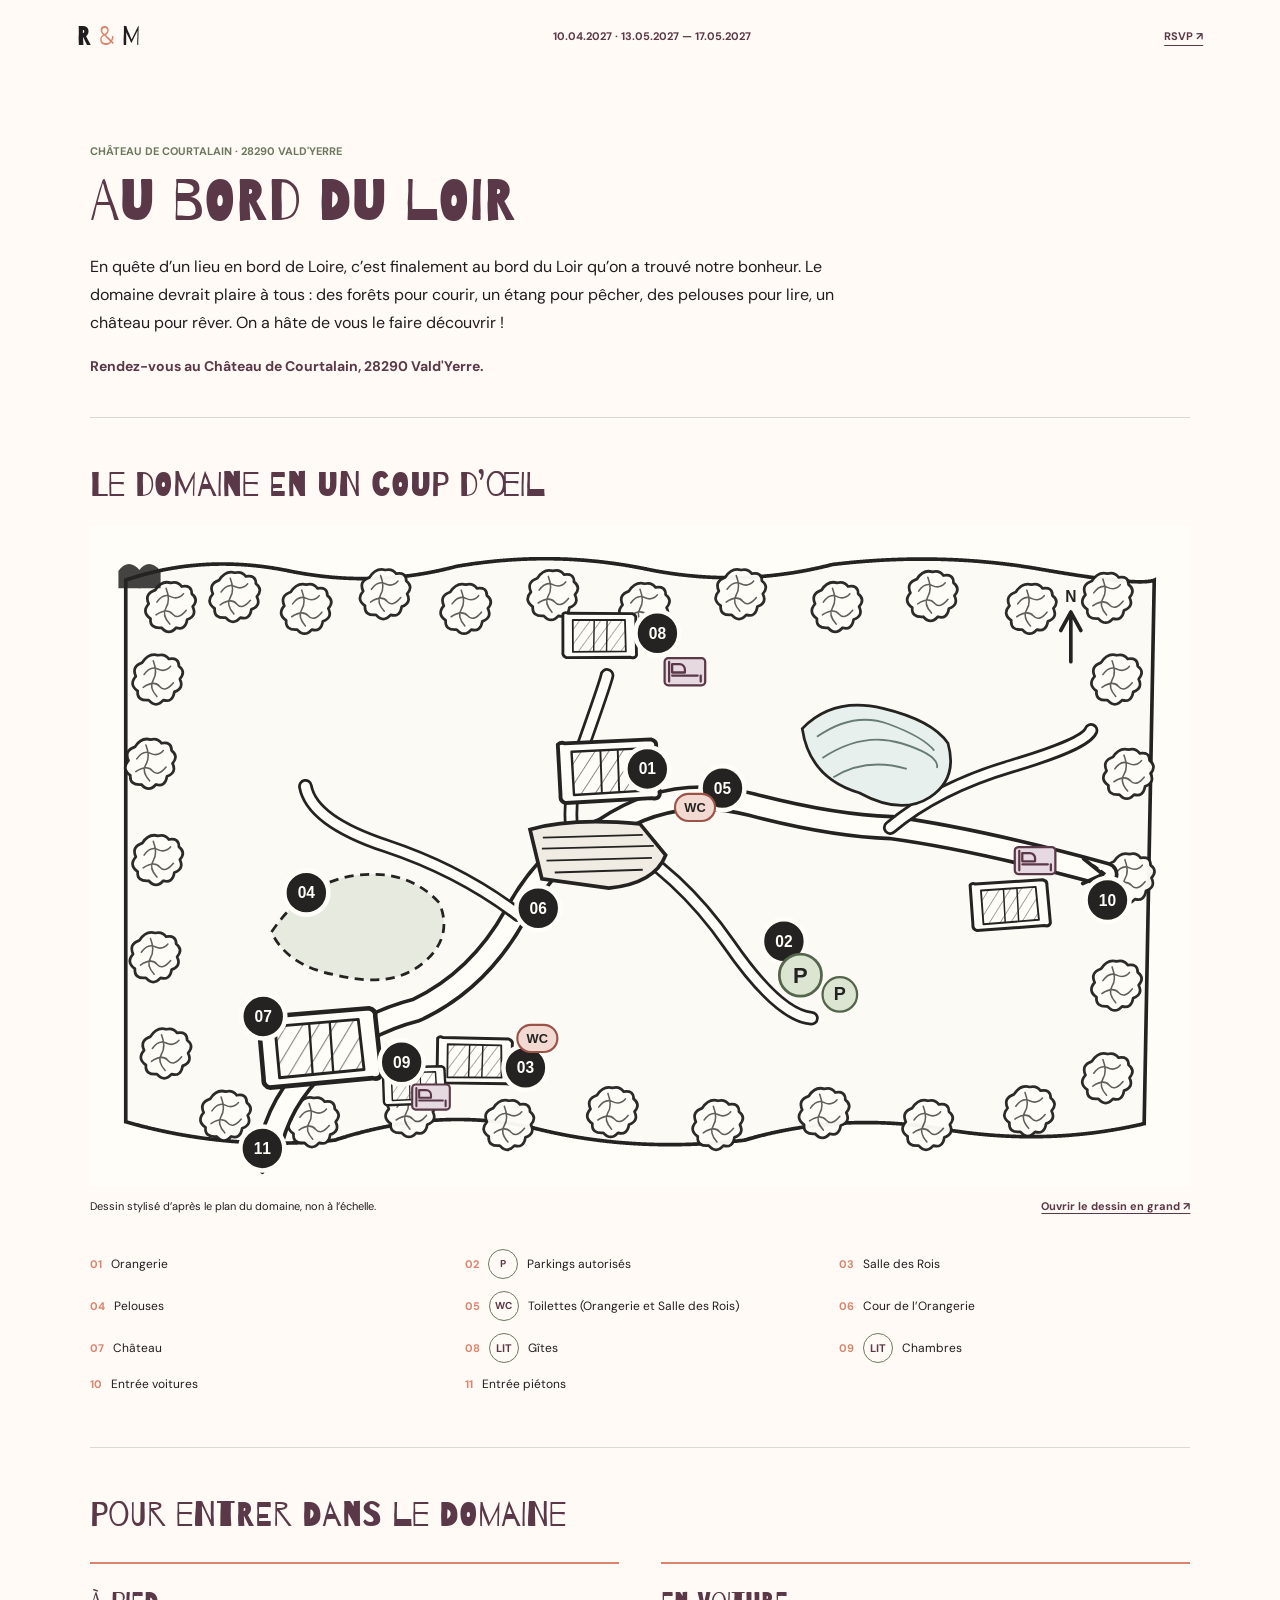
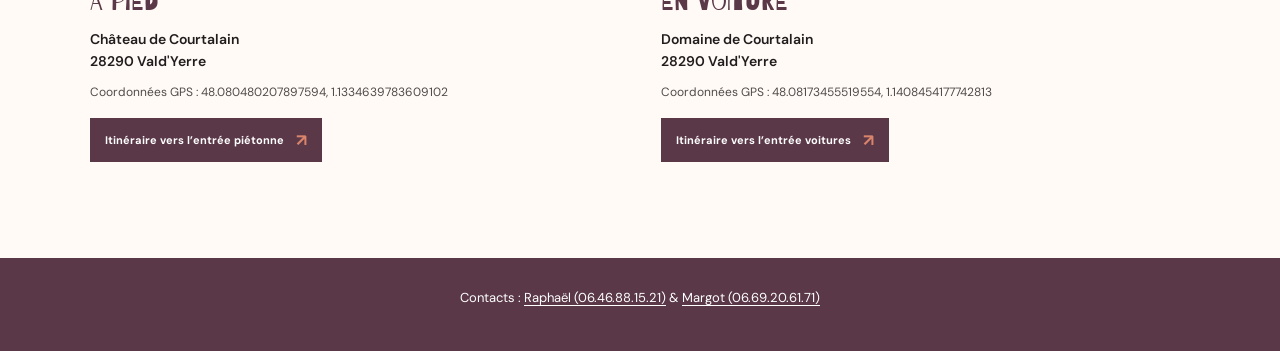
==== domaine.html @ 59b3a2fb "Add guest-specific wedding page content" ====
<!doctype html>
<html lang="fr">
<head>
  <meta charset="utf-8">
  <meta name="viewport" content="width=device-width, initial-scale=1">
  <meta name="robots" content="noindex, nofollow">
  <meta name="theme-color" content="#6b7a5f">
  <meta name="description" content="Le domaine du mariage de Raphaël et Margot.">
  <title>Domaine · Raphaël &amp; Margot</title>
  <link rel="preconnect" href="https://fonts.googleapis.com">
  <link rel="preconnect" href="https://fonts.gstatic.com" crossorigin>
  <link href="https://fonts.googleapis.com/css2?family=Barrio&family=DM+Sans:wght@400;500;600;700&display=swap" rel="stylesheet">
  <link rel="stylesheet" href="landing.css">
  <link rel="stylesheet" href="domaine.css">
  <script src="site-variant.js" defer></script>
</head>
<body data-page="domaine">
  <header class="topbar">
    <a class="brand" href="invitation-1.html" aria-label="Retour à l’invitation">R <span>&amp;</span> M</a>
    <span class="topbar-date" data-variants="1" hidden>10.04.2027 · 13.05.2027 — 17.05.2027</span>
    <span class="topbar-date" data-variants="2,3" hidden>15.05.2027 — 17.05.2027</span>
    <a class="topbar-link" href="invitation-1.html#rsvp">RSVP ↗</a>
  </header>
  <main class="estate-main">
    <div class="estate-wrap">
      <section class="estate-intro" aria-labelledby="page-title">
        <p class="estate-kicker">CHÂTEAU DE COURTALAIN · 28290 VALD'YERRE</p>
        <h1 id="page-title">Au bord du Loir</h1>
        <p class="estate-lead">En quête d’un lieu en bord de Loire, c’est finalement au bord du Loir qu’on a trouvé notre bonheur. Le domaine devrait plaire à tous : des forêts pour courir, un étang pour pêcher, des pelouses pour lire, un château pour rêver. On a hâte de vous le faire découvrir !</p>
        <address class="estate-address">Rendez-vous au Château de Courtalain, 28290 Vald'Yerre.</address>
      </section>

      <section class="estate-plan" aria-labelledby="plan-title">
        <h2 id="plan-title">Le domaine en un coup d’œil</h2>
        <figure class="estate-map">
          <a href="plan-domaine-dessine.svg" target="_blank" rel="noopener" aria-label="Ouvrir le dessin du domaine en grand">
            <img src="plan-domaine-dessine.svg" alt="Plan dessiné vu du dessus : château, chambres et Salle des Rois au sud-ouest; pelouses, cour et Orangerie au centre; gîtes, parkings et entrée voitures à l’est; entrée piétons au sud-ouest." loading="lazy" decoding="async">
          </a>
          <figcaption><span>Dessin stylisé d’après le plan du domaine, non à l’échelle.</span><a href="plan-domaine-dessine.svg" target="_blank" rel="noopener">Ouvrir le dessin en grand ↗</a></figcaption>
        </figure>
        <ol class="map-key" aria-label="Légende des lieux numérotés sur le dessin">
          <li><span class="map-index">01</span> Orangerie</li>
          <li><span class="map-index">02</span><span class="map-symbol" aria-hidden="true">P</span> Parkings autorisés</li>
          <li><span class="map-index">03</span> Salle des Rois</li>
          <li><span class="map-index">04</span> Pelouses</li>
          <li><span class="map-index">05</span><span class="map-symbol" aria-hidden="true">WC</span> Toilettes (Orangerie et Salle des Rois)</li>
          <li><span class="map-index">06</span> Cour de l’Orangerie</li>
          <li><span class="map-index">07</span> Château</li>
          <li><span class="map-index">08</span><span class="map-symbol map-symbol-bed" aria-hidden="true">LIT</span> Gîtes</li>
          <li><span class="map-index">09</span><span class="map-symbol map-symbol-bed" aria-hidden="true">LIT</span> Chambres</li>
          <li><span class="map-index">10</span> Entrée voitures</li>
          <li><span class="map-index">11</span> Entrée piétons</li>
        </ol>
      </section>

      <section class="estate-access" aria-labelledby="access-title">
        <h2 id="access-title">Pour entrer dans le domaine</h2>
        <div class="access-routes">
          <article class="access-route">
            <h3>À pied</h3>
            <address>Château de Courtalain<br>28290 Vald'Yerre</address>
            <p>Coordonnées GPS : 48.080480207897594, 1.1334639783609102</p>
            <a class="route-link" href="https://www.google.com/maps/dir/?api=1&amp;destination=48.080480207897594%2C1.1334639783609102" target="_blank" rel="noopener">Itinéraire vers l’entrée piétonne <span aria-hidden="true">↗</span></a>
          </article>
          <article class="access-route">
            <h3>En voiture</h3>
            <address>Domaine de Courtalain<br>28290 Vald'Yerre</address>
            <p>Coordonnées GPS : 48.08173455519554, 1.1408454177742813</p>
            <a class="route-link" href="https://www.google.com/maps/dir/?api=1&amp;destination=48.08173455519554%2C1.1408454177742813" target="_blank" rel="noopener">Itinéraire vers l’entrée voitures <span aria-hidden="true">↗</span></a>
          </article>
        </div>
      </section>
    </div>
  </main>
  <footer class="footer">
    <p>Contacts : <a href="tel:+33646881521">Raphaël (06.46.88.15.21)</a> &amp; <a href="tel:+33669206171">Margot (06.69.20.61.71)</a></p>
  </footer>
</body>
</html>
---- landing.css ----
:root {
  --moss: #6b7a5f;
  --fig-plum: #5a3848;
  --peach-blossom: #d9846b;
  --peach: #e8895a;
  --paper: #fffaf6;
  --ink: #211d1e;
}

* { box-sizing: border-box; }
[hidden] { display: none !important; }
html { scroll-behavior: smooth; }
body { margin: 0; color: var(--ink); background: var(--paper); font-family: 'DM Sans', sans-serif; }
a { color: inherit; }
:focus-visible { outline: 3px solid var(--peach); outline-offset: 4px; }
.topbar { min-height: 72px; padding: 0 6%; display: flex; align-items: center; justify-content: space-between; gap: 20px; background: var(--paper); }
.brand { font: 400 26px 'Barrio', cursive; text-decoration: none; white-space: nowrap; }
.brand span { color: var(--peach-blossom); }
.topbar-date, .topbar-link { font-size: 11px; font-weight: 700; }
.topbar-date { color: var(--fig-plum); }
.topbar-link { color: var(--fig-plum); text-underline-offset: 5px; }
.hero { position: relative; min-height: 520px; height: min(76svh, 720px); display: grid; place-items: center; overflow: hidden; color: white; background: var(--moss); isolation: isolate; }
.hero-image { position: absolute; z-index: -2; inset: 0; width: 100%; height: 100%; object-fit: cover; object-position: center 54%; }
.hero::before { content: ''; position: absolute; z-index: -1; inset: 0; background: linear-gradient(90deg, #211d1e88, #211d1e22 72%), linear-gradient(0deg, #211d1e55, transparent 55%); }
.hero-content { width: min(100% - 40px, 1050px); text-align: center; text-shadow: 0 2px 15px #211d1e99; animation: appear .7s ease-out both; }
.hero-kicker { margin: 0 0 20px; font-size: 12px; font-weight: 700; }
h1, h2, h3, p { margin-top: 0; }
h1, h2, h3 { font-family: 'Barrio', cursive; font-weight: 400; }
.hero h1 { margin: 0 0 20px; font-size: 78px; line-height: 1.05; }
.hero h1 span { color: var(--peach-blossom); }
.hero-date { margin: 0; font-size: 15px; font-weight: 700; }
.rsvp { padding: 38px 7%; background: var(--peach-blossom); color: var(--ink); }
.rsvp-inner { width: min(100%, 1120px); margin: 0 auto; display: flex; align-items: center; justify-content: space-between; gap: 28px; }
.rsvp h2 { margin: 0 0 8px; font-size: 32px; }
.rsvp-deadline { margin: 0; font-size: 13px; font-weight: 600; }
.rsvp-action { flex: 0 0 auto; display: inline-flex; align-items: center; justify-content: center; gap: 20px; min-height: 50px; padding: 0 20px; background: var(--fig-plum); color: white; font-size: 12px; font-weight: 700; text-decoration: none; text-transform: uppercase; transition: background .2s, color .2s; }
.rsvp-action:hover { background: var(--moss); }
.rsvp-action span { font-size: 18px; }
.explore { padding: 76px 7% 84px; background: var(--paper); }
.explore-inner { width: min(100%, 1120px); margin: 0 auto; }
.explore-heading { margin: 0 0 30px; color: var(--fig-plum); font-size: 36px; }
.tiles { display: grid; grid-template-columns: repeat(6, minmax(0, 1fr)); gap: 12px; }
.tile { position: relative; grid-column: span 2; min-height: 190px; padding: 20px; display: flex; flex-direction: column; justify-content: space-between; overflow: hidden; color: var(--ink); text-decoration: none; transition: transform .18s ease, filter .18s ease; }
.tile:hover { transform: translateY(-3px); filter: brightness(1.04); }
.tile:nth-child(1), .tile:nth-child(6) { grid-column: 2 / span 2; }
.tile:nth-child(2), .tile:nth-child(7) { grid-column: 4 / span 2; }
.tile:nth-child(1), .tile:nth-child(5) { background: var(--moss); }
.tile:nth-child(2), .tile:nth-child(4), .tile:nth-child(7) { background: var(--fig-plum); color: white; }
.tile:nth-child(3), .tile:nth-child(6) { background: var(--peach-blossom); }
.tile-number { font-size: 10px; font-weight: 700; }
.tile h3 { max-width: 90%; margin: 38px 0 0; font-size: 29px; line-height: 1.06; }
.tile-arrow { position: absolute; right: 18px; bottom: 12px; color: var(--peach); font-size: 24px; }
.footer { padding: 30px 6%; text-align: center; background: var(--fig-plum); color: white; }
.footer p { margin: 0 0 12px; font-size: 13px; line-height: 1.6; }
.footer a { text-underline-offset: 3px; }
.footer small { font-size: 10px; line-height: 1.5; }
.footer small a { color: white; }
.subpage-main { min-height: calc(100svh - 150px); display: grid; place-items: center; padding: 70px 7%; background: var(--paper); }
.subpage-content { width: min(100%, 900px); text-align: center; }
.subpage-kicker { margin: 0 0 15px; color: var(--moss); font-size: 11px; font-weight: 700; }
.subpage-content h1 { margin: 0 0 24px; color: var(--fig-plum); font-size: 56px; line-height: 1.08; }
.subpage-message { margin: 0 0 28px; font-size: 15px; line-height: 1.6; }
.back-link { color: var(--fig-plum); font-size: 12px; font-weight: 700; text-underline-offset: 4px; }
@keyframes appear { from { opacity: 0; transform: translateY(12px); } to { opacity: 1; transform: translateY(0); } }
@media (max-width: 760px) {
  .topbar { min-height: 64px; padding: 0 7%; }
  .topbar-date { display: none; }
  .hero { min-height: 460px; height: 68svh; max-height: 620px; }
  .hero h1 { font-size: 54px; }
  .hero-date { font-size: 13px; }
  .rsvp-inner { align-items: flex-start; flex-direction: column; gap: 20px; }
  .rsvp, .explore { padding: 48px 7%; }
  .explore-heading { font-size: 31px; }
  .tiles { grid-template-columns: repeat(2, minmax(0, 1fr)); gap: 9px; }
  .tile, .tile:nth-child(n) { grid-column: auto; min-height: 170px; padding: 16px; }
  .tile:last-child { grid-column: 1 / -1; width: calc(50% - 5px); justify-self: center; }
  .tile h3 { max-width: 100%; font-size: 23px; }
  .subpage-main { min-height: calc(100svh - 128px); padding: 55px 7%; }
  .subpage-content h1 { font-size: 44px; }
}
@media (max-width: 420px) {
  .hero h1 { font-size: 46px; }
  .tile { min-height: 155px; }
  .tile h3 { font-size: 20px; }
  .rsvp h2 { font-size: 28px; }
}
@media (prefers-reduced-motion: reduce) { html { scroll-behavior: auto; } *, *::before, *::after { animation: none !important; transition: none !important; } }
---- domaine.css ----
body[data-page="domaine"] .estate-main { min-height: auto; display: block; padding: 0; }
body[data-page="domaine"] .estate-wrap { width: min(100% - 14%, 1120px); margin: 0 auto; }
body[data-page="domaine"] .estate-intro { padding: 72px 0 42px; }
body[data-page="domaine"] .estate-kicker { margin: 0 0 14px; color: var(--moss); font-size: 11px; font-weight: 700; }
body[data-page="domaine"] .estate-intro h1 { margin: 0 0 20px; color: var(--fig-plum); font-size: 58px; line-height: 1.05; }
body[data-page="domaine"] .estate-lead { max-width: 760px; margin: 0; font-size: 16px; line-height: 1.75; }
body[data-page="domaine"] .estate-address { display: block; margin-top: 20px; color: var(--fig-plum); font-size: 14px; font-style: normal; font-weight: 700; }
body[data-page="domaine"] .estate-plan { padding: 48px 0 54px; border-top: 1px solid #6b7a5f44; }
body[data-page="domaine"] .estate-plan h2, body[data-page="domaine"] .estate-access h2 { margin: 0 0 22px; color: var(--fig-plum); font-size: 34px; }
body[data-page="domaine"] .estate-map { margin: 0; }
body[data-page="domaine"] .estate-map a { display: block; background: #e8e5df; }
body[data-page="domaine"] .estate-map img { display: block; width: 100%; height: auto; }
body[data-page="domaine"] .estate-map figcaption { display: flex; justify-content: space-between; gap: 12px; padding: 12px 0; font-size: 11px; line-height: 1.5; }
body[data-page="domaine"] .estate-map figcaption a { display: inline; color: var(--fig-plum); background: transparent; font-weight: 700; text-underline-offset: 3px; }
body[data-page="domaine"] .map-key { display: grid; grid-template-columns: repeat(3, minmax(0, 1fr)); gap: 12px 24px; margin: 22px 0 0; padding: 0; list-style: none; }
body[data-page="domaine"] .map-key li { min-width: 0; display: flex; align-items: center; gap: 9px; font-size: 12px; line-height: 1.5; }
body[data-page="domaine"] .map-index { color: var(--peach-blossom); font-size: 11px; font-weight: 700; }
body[data-page="domaine"] .map-symbol { min-width: 30px; height: 30px; display: inline-grid; place-items: center; border: 1px solid var(--moss); border-radius: 50%; color: var(--fig-plum); font-size: 10px; font-weight: 700; }
body[data-page="domaine"] .map-symbol-bed { font-size: 11px; }
body[data-page="domaine"] .estate-access { padding: 48px 0 72px; border-top: 1px solid #6b7a5f44; }
body[data-page="domaine"] .estate-access h2 { margin-bottom: 28px; }
body[data-page="domaine"] .access-routes { display: grid; grid-template-columns: repeat(2, minmax(0, 1fr)); gap: 0 42px; }
body[data-page="domaine"] .access-route { padding: 24px 0; border-top: 2px solid var(--peach-blossom); }
body[data-page="domaine"] .access-route h3 { margin: 0 0 12px; color: var(--fig-plum); font-size: 25px; }
body[data-page="domaine"] .access-route address { margin: 0 0 10px; font-size: 14px; font-style: normal; font-weight: 600; line-height: 1.6; }
body[data-page="domaine"] .access-route p { margin: 0 0 16px; color: #514a4a; font-size: 12px; line-height: 1.6; overflow-wrap: anywhere; }
body[data-page="domaine"] .route-link { display: inline-flex; align-items: center; gap: 12px; min-height: 44px; padding: 0 15px; background: var(--fig-plum); color: white; font-size: 11px; font-weight: 700; text-decoration: none; }
body[data-page="domaine"] .route-link:hover { background: var(--moss); }
body[data-page="domaine"] .route-link span { color: var(--peach-blossom); font-size: 17px; }
@media (max-width: 760px) {
  body[data-page="domaine"] .estate-wrap { width: min(100% - 14%, 1120px); }
  body[data-page="domaine"] .estate-intro { padding: 52px 0 32px; }
  body[data-page="domaine"] .estate-intro h1 { font-size: 44px; }
  body[data-page="domaine"] .estate-lead { font-size: 14px; }
  body[data-page="domaine"] .estate-plan, body[data-page="domaine"] .estate-access { padding: 36px 0 42px; }
  body[data-page="domaine"] .estate-plan h2, body[data-page="domaine"] .estate-access h2 { font-size: 29px; }
  body[data-page="domaine"] .estate-map figcaption { align-items: flex-start; flex-direction: column; }
  body[data-page="domaine"] .access-routes { grid-template-columns: 1fr; gap: 0; }
  body[data-page="domaine"] .access-route { padding: 20px 0; }
}
@media (max-width: 400px) {
  body[data-page="domaine"] .estate-intro h1 { font-size: 38px; }
  body[data-page="domaine"] .map-key { grid-template-columns: repeat(2, minmax(0, 1fr)); gap: 12px; }
}
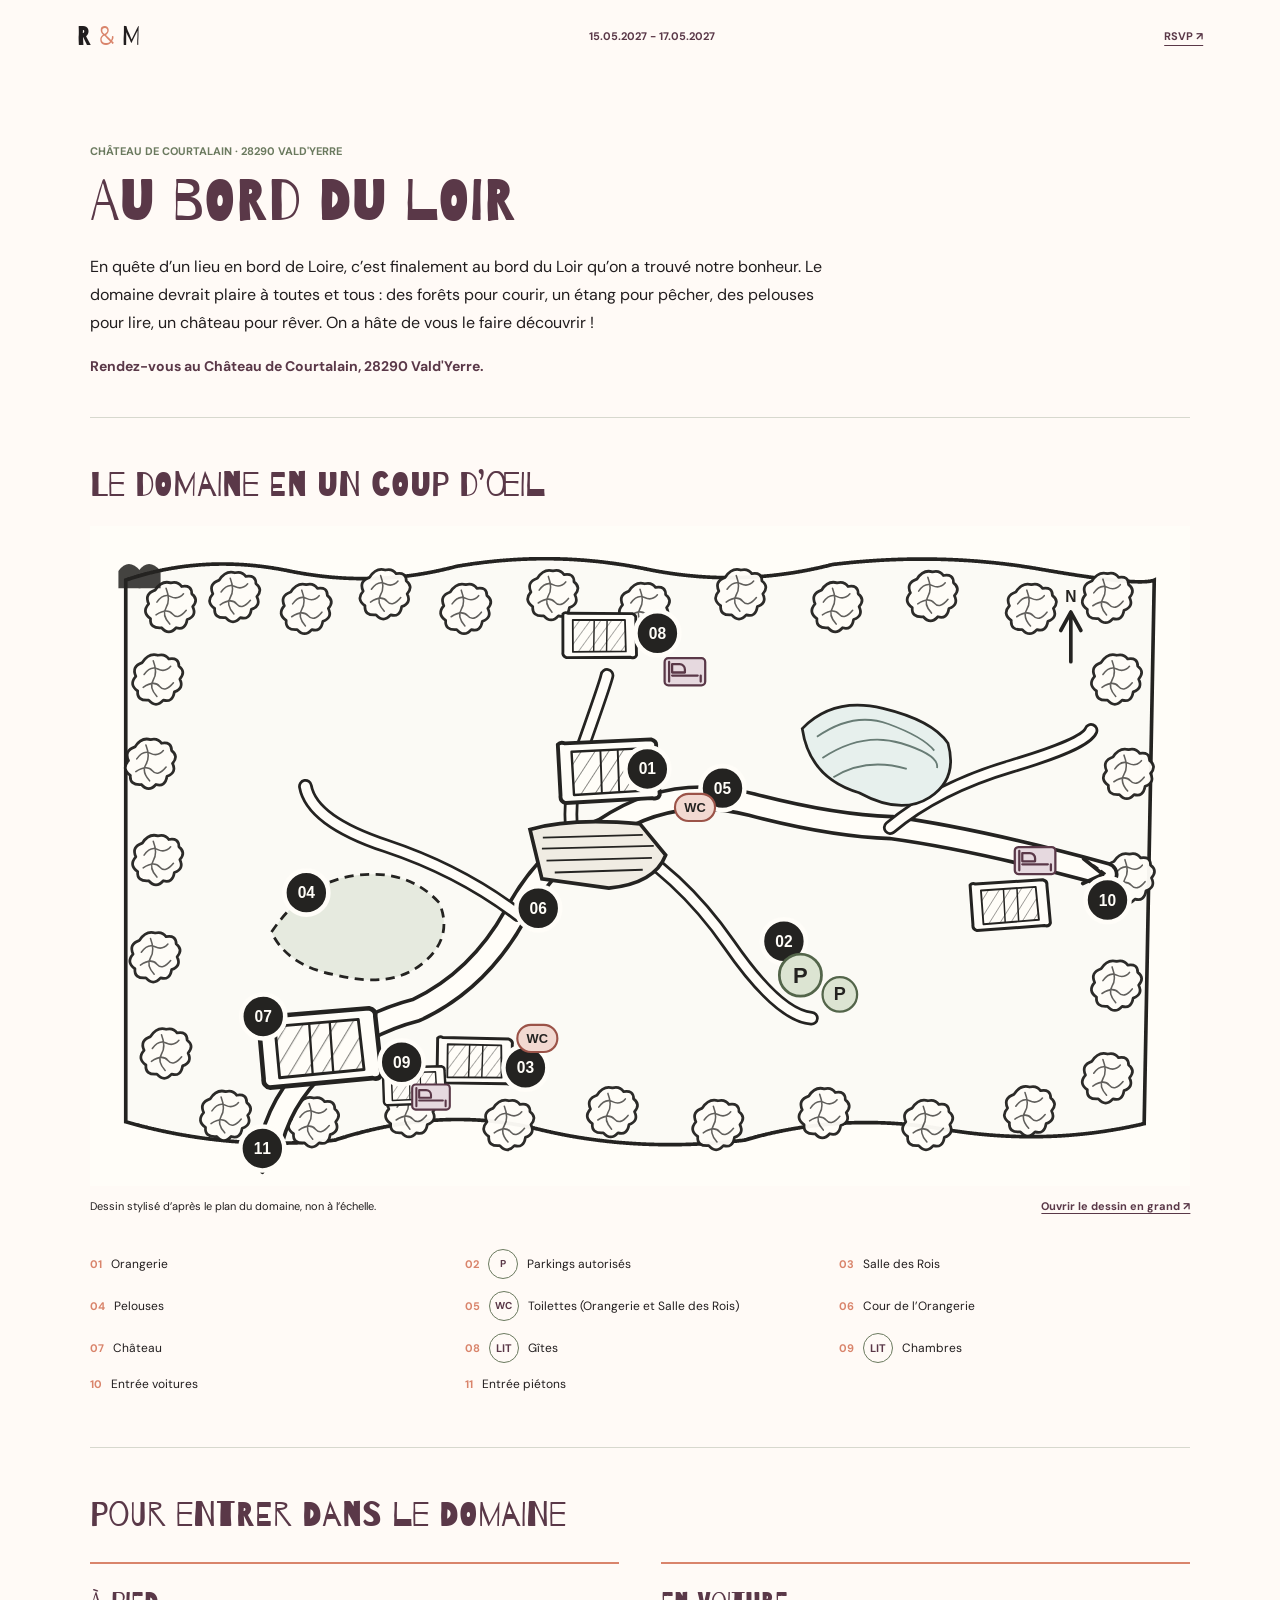
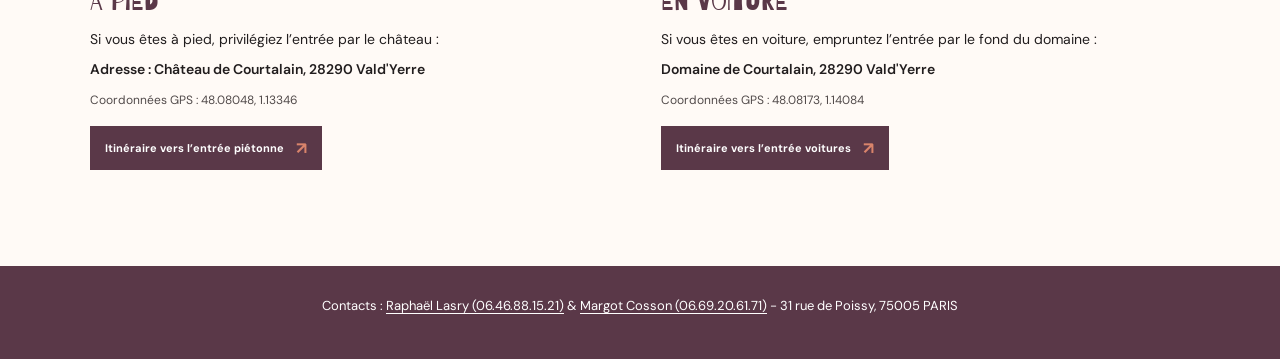
==== commit f815c1c2: "Update site copy, FAQ, contacts and footers" ====
--- a/domaine.html
+++ b/domaine.html
@@ -17,8 +17,7 @@
 <body data-page="domaine">
   <header class="topbar">
     <a class="brand" href="invitation-1.html" aria-label="Retour à l’invitation">R <span>&amp;</span> M</a>
-    <span class="topbar-date" data-variants="1" hidden>10.04.2027 · 13.05.2027 — 17.05.2027</span>
-    <span class="topbar-date" data-variants="2,3" hidden>15.05.2027 — 17.05.2027</span>
+    <span class="topbar-date">15.05.2027 - 17.05.2027</span>
     <a class="topbar-link" href="invitation-1.html#rsvp">RSVP ↗</a>
   </header>
   <main class="estate-main">
@@ -26,7 +25,7 @@
       <section class="estate-intro" aria-labelledby="page-title">
         <p class="estate-kicker">CHÂTEAU DE COURTALAIN · 28290 VALD'YERRE</p>
         <h1 id="page-title">Au bord du Loir</h1>
-        <p class="estate-lead">En quête d’un lieu en bord de Loire, c’est finalement au bord du Loir qu’on a trouvé notre bonheur. Le domaine devrait plaire à tous : des forêts pour courir, un étang pour pêcher, des pelouses pour lire, un château pour rêver. On a hâte de vous le faire découvrir !</p>
+        <p class="estate-lead">En quête d’un lieu en bord de Loire, c’est finalement au bord du Loir qu’on a trouvé notre bonheur. Le domaine devrait plaire à toutes et tous : des forêts pour courir, un étang pour pêcher, des pelouses pour lire, un château pour rêver. On a hâte de vous le faire découvrir !</p>
         <address class="estate-address">Rendez-vous au Château de Courtalain, 28290 Vald'Yerre.</address>
       </section>
 
@@ -58,22 +57,24 @@
         <div class="access-routes">
           <article class="access-route">
             <h3>À pied</h3>
-            <address>Château de Courtalain<br>28290 Vald'Yerre</address>
-            <p>Coordonnées GPS : 48.080480207897594, 1.1334639783609102</p>
-            <a class="route-link" href="https://www.google.com/maps/dir/?api=1&amp;destination=48.080480207897594%2C1.1334639783609102" target="_blank" rel="noopener">Itinéraire vers l’entrée piétonne <span aria-hidden="true">↗</span></a>
+            <p class="access-hint">Si vous êtes à pied, privilégiez l’entrée par le château :</p>
+            <address>Adresse : Château de Courtalain, 28290 Vald'Yerre</address>
+            <p>Coordonnées GPS : 48.08048, 1.13346</p>
+            <a class="route-link" href="https://www.google.com/maps/dir/?api=1&amp;destination=48.08048%2C1.13346" target="_blank" rel="noopener">Itinéraire vers l’entrée piétonne <span aria-hidden="true">↗</span></a>
           </article>
           <article class="access-route">
             <h3>En voiture</h3>
-            <address>Domaine de Courtalain<br>28290 Vald'Yerre</address>
-            <p>Coordonnées GPS : 48.08173455519554, 1.1408454177742813</p>
-            <a class="route-link" href="https://www.google.com/maps/dir/?api=1&amp;destination=48.08173455519554%2C1.1408454177742813" target="_blank" rel="noopener">Itinéraire vers l’entrée voitures <span aria-hidden="true">↗</span></a>
+            <p class="access-hint">Si vous êtes en voiture, empruntez l’entrée par le fond du domaine :</p>
+            <address>Domaine de Courtalain, 28290 Vald'Yerre</address>
+            <p>Coordonnées GPS : 48.08173, 1.14084</p>
+            <a class="route-link" href="https://www.google.com/maps/dir/?api=1&amp;destination=48.08173%2C1.14084" target="_blank" rel="noopener">Itinéraire vers l’entrée voitures <span aria-hidden="true">↗</span></a>
           </article>
         </div>
       </section>
     </div>
   </main>
   <footer class="footer">
-    <p>Contacts : <a href="tel:+33646881521">Raphaël (06.46.88.15.21)</a> &amp; <a href="tel:+33669206171">Margot (06.69.20.61.71)</a></p>
+    <p>Contacts : <a href="tel:+33646881521">Raphaël Lasry (06.46.88.15.21)</a> &amp; <a href="tel:+33669206171">Margot Cosson (06.69.20.61.71)</a> - 31 rue de Poissy, 75005 PARIS</p>
   </footer>
 </body>
 </html>
--- a/landing.css
+++ b/landing.css
@@ -49,7 +49,7 @@
 .tile:nth-child(3), .tile:nth-child(6) { background: var(--peach-blossom); }
 .tile-number { font-size: 10px; font-weight: 700; }
 .tile h3 { max-width: 90%; margin: 38px 0 0; font-size: 29px; line-height: 1.06; }
-.tile-arrow { position: absolute; right: 18px; bottom: 12px; color: var(--peach); font-size: 24px; }
+.tile-arrow { position: absolute; right: 18px; bottom: 12px; color: white; font-size: 24px; }
 .footer { padding: 30px 6%; text-align: center; background: var(--fig-plum); color: white; }
 .footer p { margin: 0 0 12px; font-size: 13px; line-height: 1.6; }
 .footer a { text-underline-offset: 3px; }
--- a/domaine.css
+++ b/domaine.css
@@ -22,6 +22,7 @@
 body[data-page="domaine"] .access-routes { display: grid; grid-template-columns: repeat(2, minmax(0, 1fr)); gap: 0 42px; }
 body[data-page="domaine"] .access-route { padding: 24px 0; border-top: 2px solid var(--peach-blossom); }
 body[data-page="domaine"] .access-route h3 { margin: 0 0 12px; color: var(--fig-plum); font-size: 25px; }
+body[data-page="domaine"] .access-route p.access-hint { margin: 0 0 8px; color: var(--ink); font-size: 14px; }
 body[data-page="domaine"] .access-route address { margin: 0 0 10px; font-size: 14px; font-style: normal; font-weight: 600; line-height: 1.6; }
 body[data-page="domaine"] .access-route p { margin: 0 0 16px; color: #514a4a; font-size: 12px; line-height: 1.6; overflow-wrap: anywhere; }
 body[data-page="domaine"] .route-link { display: inline-flex; align-items: center; gap: 12px; min-height: 44px; padding: 0 15px; background: var(--fig-plum); color: white; font-size: 11px; font-weight: 700; text-decoration: none; }
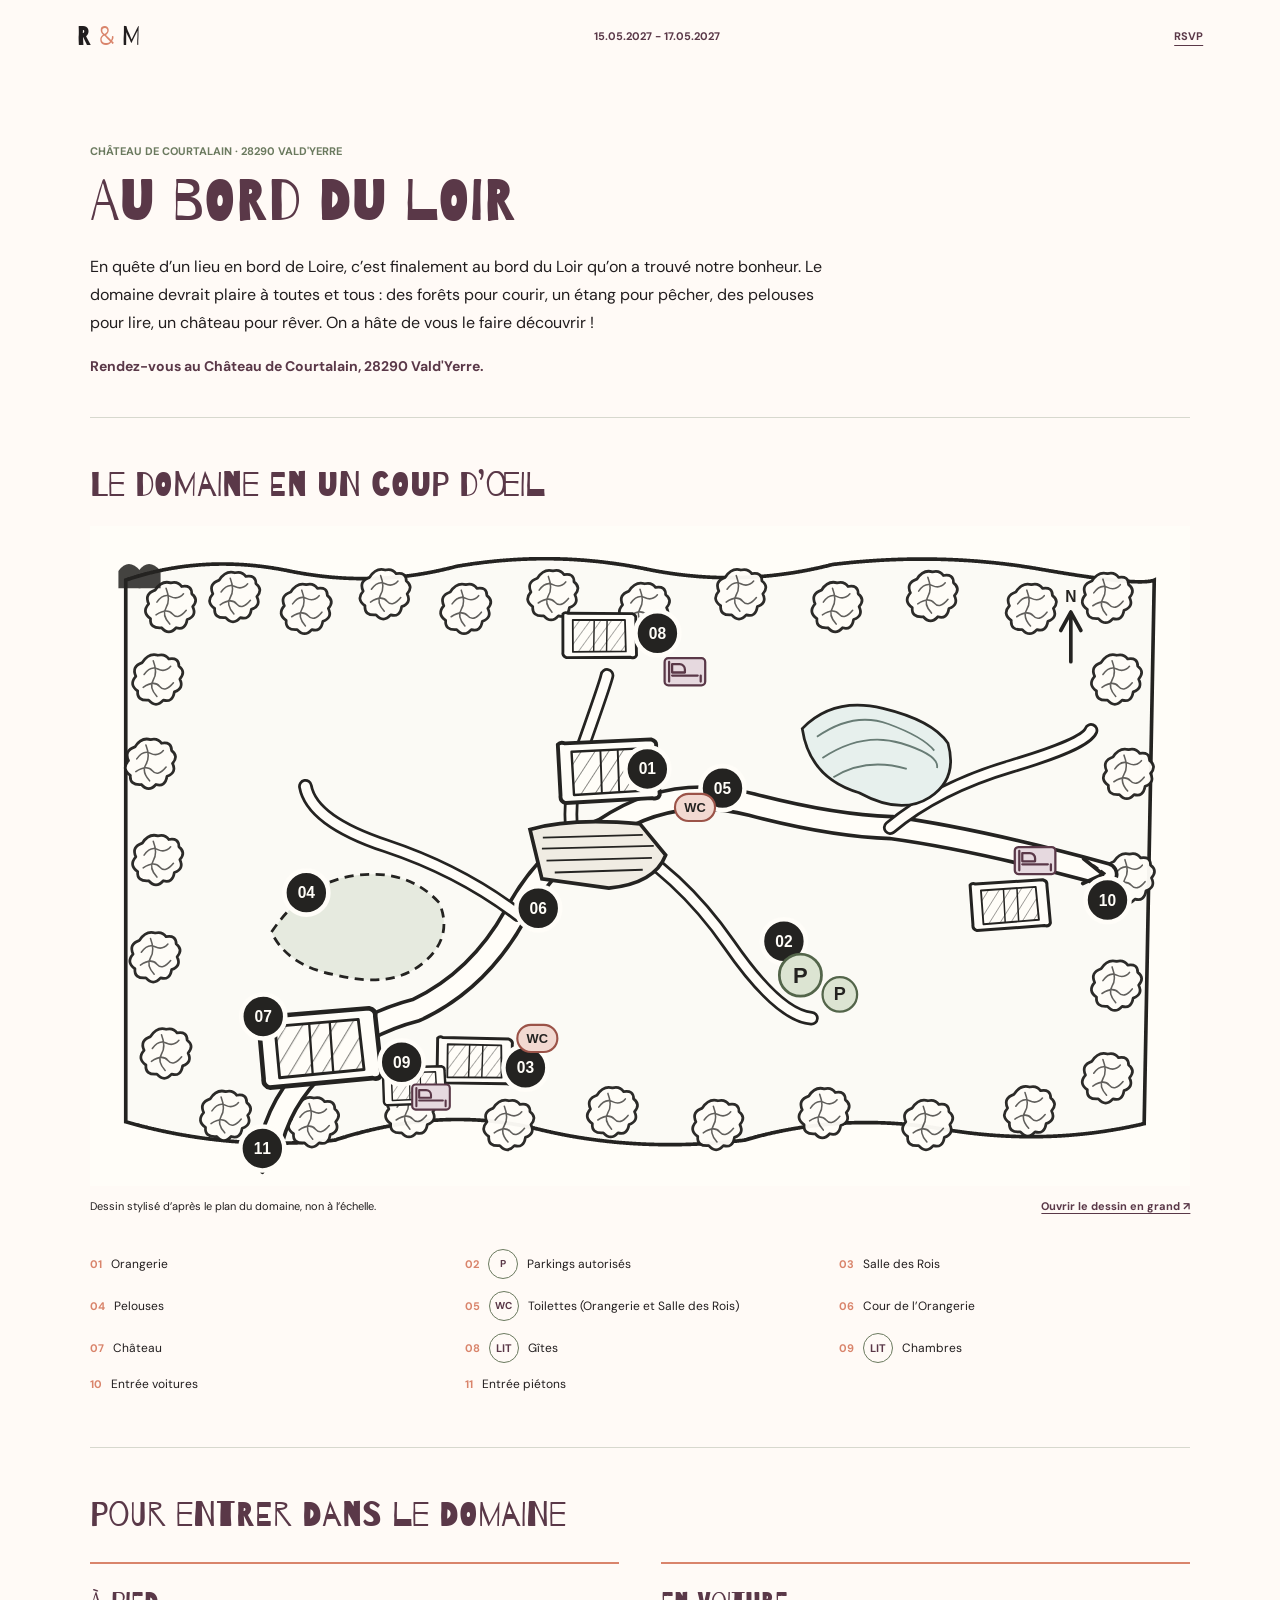
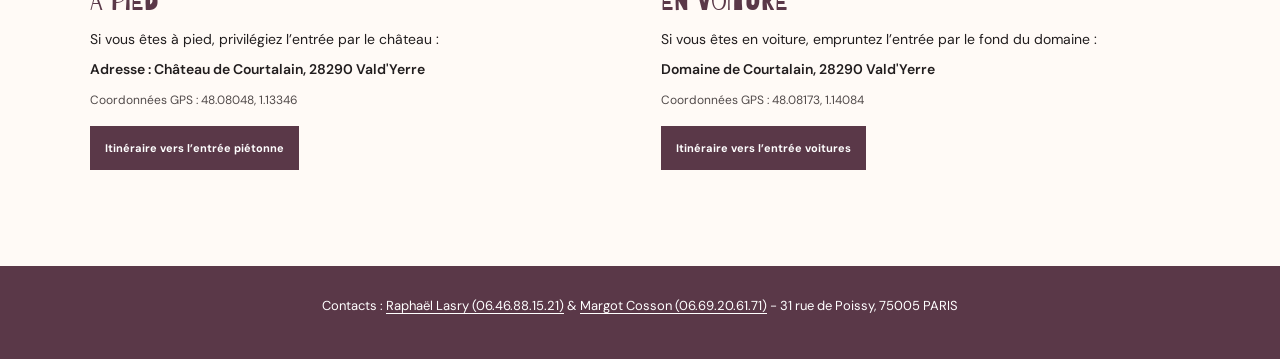
==== commit 751e19f2: "Retire les flèches de redirection et change les couleurs des tuiles Programme et Domaine" ====
--- a/domaine.html
+++ b/domaine.html
@@ -18,7 +18,7 @@
   <header class="topbar">
     <a class="brand" href="invitation-1.html" aria-label="Retour à l’invitation">R <span>&amp;</span> M</a>
     <span class="topbar-date">15.05.2027 - 17.05.2027</span>
-    <a class="topbar-link" href="invitation-1.html#rsvp">RSVP ↗</a>
+    <a class="topbar-link" href="invitation-1.html#rsvp">RSVP</a>
   </header>
   <main class="estate-main">
     <div class="estate-wrap">
@@ -60,14 +60,14 @@
             <p class="access-hint">Si vous êtes à pied, privilégiez l’entrée par le château :</p>
             <address>Adresse : Château de Courtalain, 28290 Vald'Yerre</address>
             <p>Coordonnées GPS : 48.08048, 1.13346</p>
-            <a class="route-link" href="https://www.google.com/maps/dir/?api=1&amp;destination=48.08048%2C1.13346" target="_blank" rel="noopener">Itinéraire vers l’entrée piétonne <span aria-hidden="true">↗</span></a>
+            <a class="route-link" href="https://www.google.com/maps/dir/?api=1&amp;destination=48.08048%2C1.13346" target="_blank" rel="noopener">Itinéraire vers l’entrée piétonne</a>
           </article>
           <article class="access-route">
             <h3>En voiture</h3>
             <p class="access-hint">Si vous êtes en voiture, empruntez l’entrée par le fond du domaine :</p>
             <address>Domaine de Courtalain, 28290 Vald'Yerre</address>
             <p>Coordonnées GPS : 48.08173, 1.14084</p>
-            <a class="route-link" href="https://www.google.com/maps/dir/?api=1&amp;destination=48.08173%2C1.14084" target="_blank" rel="noopener">Itinéraire vers l’entrée voitures <span aria-hidden="true">↗</span></a>
+            <a class="route-link" href="https://www.google.com/maps/dir/?api=1&amp;destination=48.08173%2C1.14084" target="_blank" rel="noopener">Itinéraire vers l’entrée voitures</a>
           </article>
         </div>
       </section>
--- a/landing.css
+++ b/landing.css
@@ -35,7 +35,6 @@
 .rsvp-deadline { margin: 0; font-size: 13px; font-weight: 600; }
 .rsvp-action { flex: 0 0 auto; display: inline-flex; align-items: center; justify-content: center; gap: 20px; min-height: 50px; padding: 0 20px; background: var(--fig-plum); color: white; font-size: 12px; font-weight: 700; text-decoration: none; text-transform: uppercase; transition: background .2s, color .2s; }
 .rsvp-action:hover { background: var(--moss); }
-.rsvp-action span { font-size: 18px; }
 .explore { padding: 76px 7% 84px; background: var(--paper); }
 .explore-inner { width: min(100%, 1120px); margin: 0 auto; }
 .explore-heading { margin: 0 0 30px; color: var(--fig-plum); font-size: 36px; }
@@ -44,12 +43,11 @@
 .tile:hover { transform: translateY(-3px); filter: brightness(1.04); }
 .tile:nth-child(1), .tile:nth-child(6) { grid-column: 2 / span 2; }
 .tile:nth-child(2), .tile:nth-child(7) { grid-column: 4 / span 2; }
-.tile:nth-child(1), .tile:nth-child(5) { background: var(--moss); }
-.tile:nth-child(2), .tile:nth-child(4), .tile:nth-child(7) { background: var(--fig-plum); color: white; }
+.tile:nth-child(2), .tile:nth-child(5) { background: var(--moss); }
+.tile:nth-child(1), .tile:nth-child(4), .tile:nth-child(7) { background: var(--fig-plum); color: white; }
 .tile:nth-child(3), .tile:nth-child(6) { background: var(--peach-blossom); }
 .tile-number { font-size: 10px; font-weight: 700; }
 .tile h3 { max-width: 90%; margin: 38px 0 0; font-size: 29px; line-height: 1.06; }
-.tile-arrow { position: absolute; right: 18px; bottom: 12px; color: white; font-size: 24px; }
 .footer { padding: 30px 6%; text-align: center; background: var(--fig-plum); color: white; }
 .footer p { margin: 0 0 12px; font-size: 13px; line-height: 1.6; }
 .footer a { text-underline-offset: 3px; }
--- a/domaine.css
+++ b/domaine.css
@@ -27,7 +27,6 @@
 body[data-page="domaine"] .access-route p { margin: 0 0 16px; color: #514a4a; font-size: 12px; line-height: 1.6; overflow-wrap: anywhere; }
 body[data-page="domaine"] .route-link { display: inline-flex; align-items: center; gap: 12px; min-height: 44px; padding: 0 15px; background: var(--fig-plum); color: white; font-size: 11px; font-weight: 700; text-decoration: none; }
 body[data-page="domaine"] .route-link:hover { background: var(--moss); }
-body[data-page="domaine"] .route-link span { color: var(--peach-blossom); font-size: 17px; }
 @media (max-width: 760px) {
   body[data-page="domaine"] .estate-wrap { width: min(100% - 14%, 1120px); }
   body[data-page="domaine"] .estate-intro { padding: 52px 0 32px; }
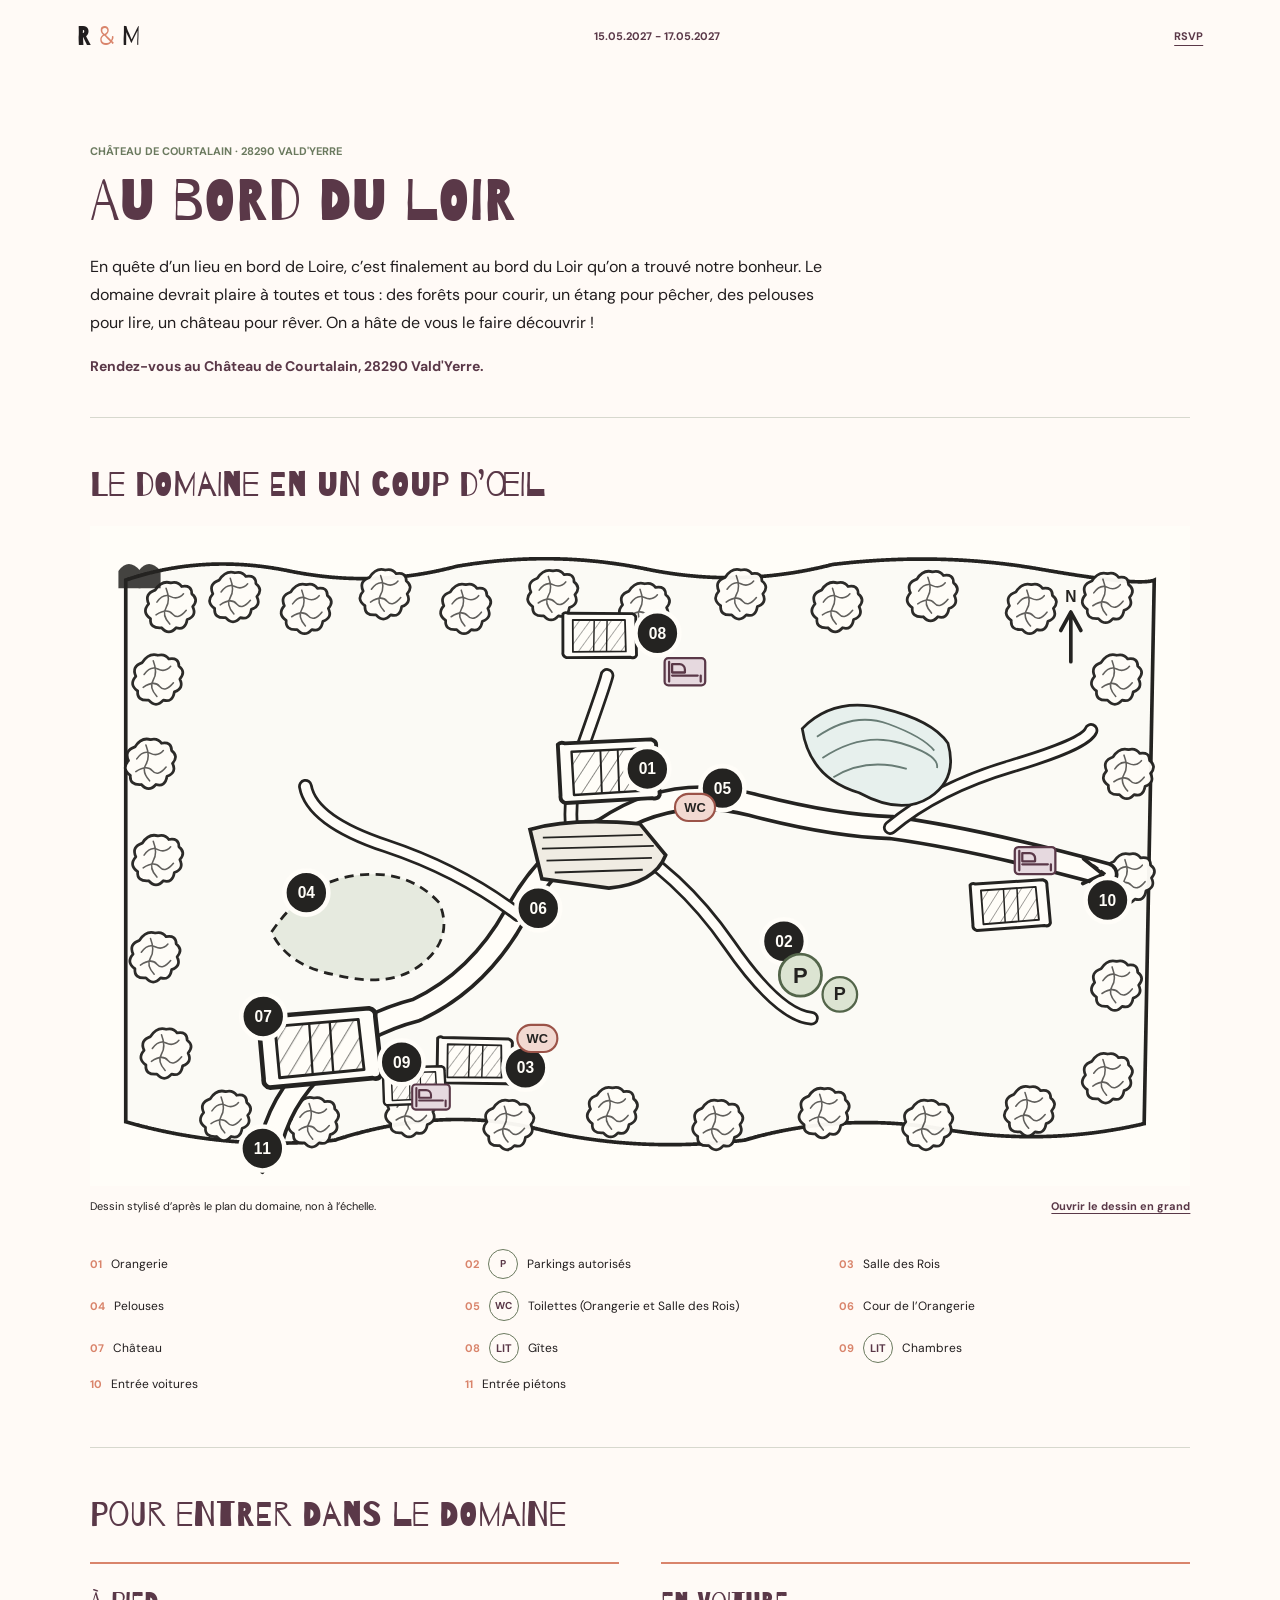
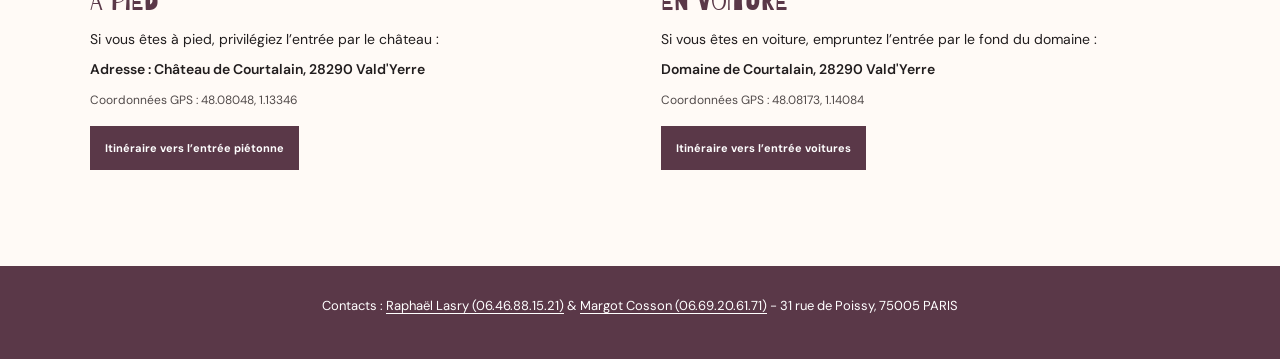
==== commit 73fde974: "Retire une dernière fleche" ====
--- a/domaine.html
+++ b/domaine.html
@@ -16,9 +16,9 @@
 </head>
 <body data-page="domaine">
   <header class="topbar">
-    <a class="brand" href="invitation-1.html" aria-label="Retour à l’invitation">R <span>&amp;</span> M</a>
+    <a class="brand" href="invitation.html" aria-label="Retour à l’invitation">R <span>&amp;</span> M</a>
     <span class="topbar-date">15.05.2027 - 17.05.2027</span>
-    <a class="topbar-link" href="invitation-1.html#rsvp">RSVP</a>
+    <a class="topbar-link" href="invitation.html#rsvp">RSVP</a>
   </header>
   <main class="estate-main">
     <div class="estate-wrap">
@@ -35,7 +35,7 @@
           <a href="plan-domaine-dessine.svg" target="_blank" rel="noopener" aria-label="Ouvrir le dessin du domaine en grand">
             <img src="plan-domaine-dessine.svg" alt="Plan dessiné vu du dessus : château, chambres et Salle des Rois au sud-ouest; pelouses, cour et Orangerie au centre; gîtes, parkings et entrée voitures à l’est; entrée piétons au sud-ouest." loading="lazy" decoding="async">
           </a>
-          <figcaption><span>Dessin stylisé d’après le plan du domaine, non à l’échelle.</span><a href="plan-domaine-dessine.svg" target="_blank" rel="noopener">Ouvrir le dessin en grand ↗</a></figcaption>
+          <figcaption><span>Dessin stylisé d’après le plan du domaine, non à l’échelle.</span><a href="plan-domaine-dessine.svg" target="_blank" rel="noopener">Ouvrir le dessin en grand</a></figcaption>
         </figure>
         <ol class="map-key" aria-label="Légende des lieux numérotés sur le dessin">
           <li><span class="map-index">01</span> Orangerie</li>
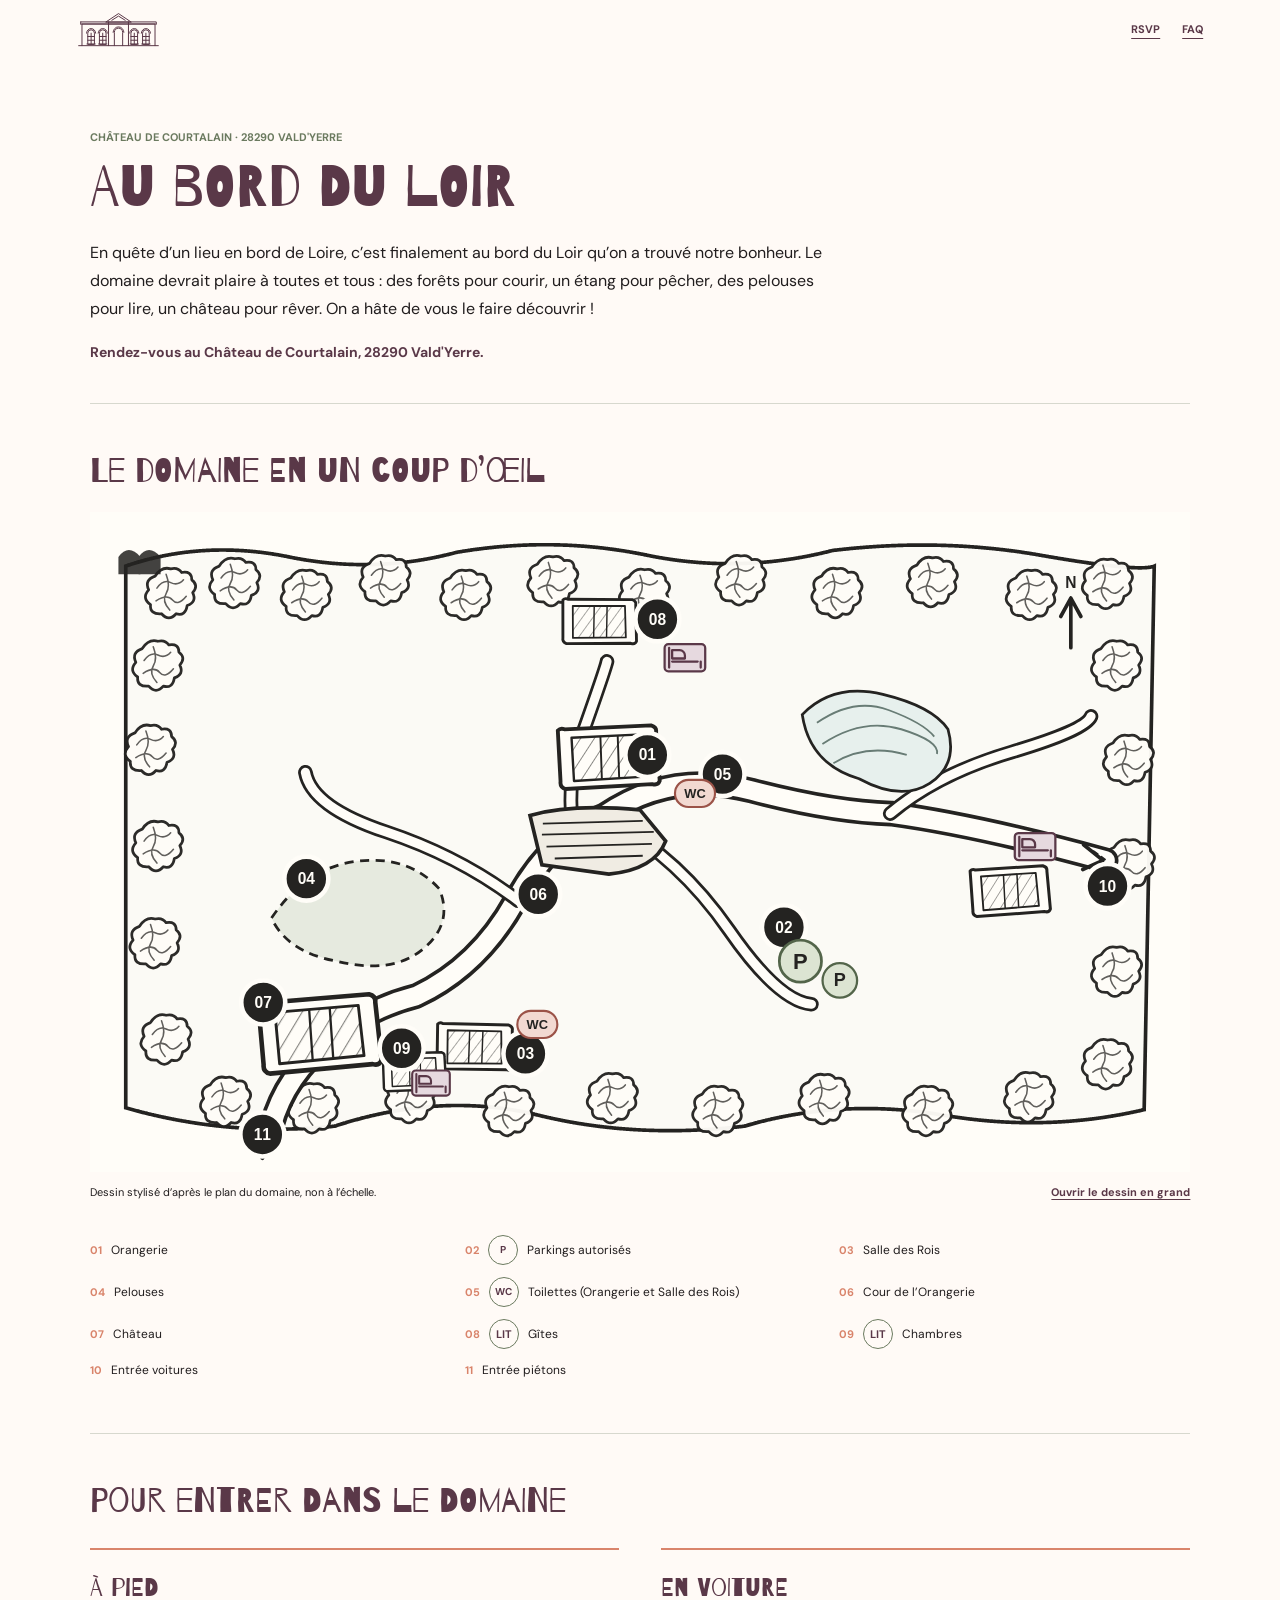
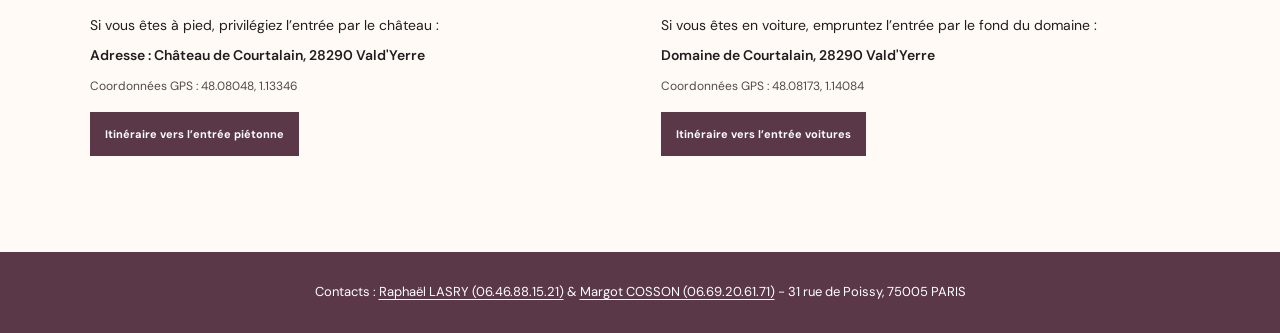
==== commit fac93339: "MC 1" ====
--- a/domaine.html
+++ b/domaine.html
@@ -16,9 +16,8 @@
 </head>
 <body data-page="domaine">
   <header class="topbar">
-    <a class="brand" href="invitation.html" aria-label="Retour à l’invitation">R <span>&amp;</span> M</a>
-    <span class="topbar-date">15.05.2027 - 17.05.2027</span>
-    <a class="topbar-link" href="invitation.html#rsvp">RSVP</a>
+    <a class="brand" href="invitation.html" aria-label="Retour à l’invitation"><img src="orangerie-logo.svg" alt="" width="84" height="40"></a>
+    <nav class="topbar-nav" aria-label="Accès rapides"><a class="topbar-link" href="invitation.html#rsvp">RSVP</a><a class="topbar-link" href="foire-aux-questions.html">FAQ</a></nav>
   </header>
   <main class="estate-main">
     <div class="estate-wrap">
@@ -74,7 +73,7 @@
     </div>
   </main>
   <footer class="footer">
-    <p>Contacts : <a href="tel:+33646881521">Raphaël Lasry (06.46.88.15.21)</a> &amp; <a href="tel:+33669206171">Margot Cosson (06.69.20.61.71)</a> - 31 rue de Poissy, 75005 PARIS</p>
+    <p>Contacts : <a href="tel:+33646881521">Raphaël LASRY (06.46.88.15.21)</a> &amp; <a href="tel:+33669206171">Margot COSSON (06.69.20.61.71)</a> - 31 rue de Poissy, 75005 PARIS</p>
   </footer>
 </body>
 </html>
--- a/landing.css
+++ b/landing.css
@@ -1,8 +1,13 @@
 :root {
+  --apricot: #e8895a;
+  --copper-tulip: #ce5a43;
+  --peach-blossom: #d9846b;
+  --wine: #6b1f2a;
+  --fig-plum: #5a3848;
   --moss: #6b7a5f;
-  --fig-plum: #5a3848;
-  --peach-blossom: #d9846b;
-  --peach: #e8895a;
+  --fern: #4a5c2d;
+  --olive: #5e5c2d;
+  --peach: var(--apricot);
   --paper: #fffaf6;
   --ink: #211d1e;
 }
@@ -13,46 +18,41 @@
 body { margin: 0; color: var(--ink); background: var(--paper); font-family: 'DM Sans', sans-serif; }
 a { color: inherit; }
 :focus-visible { outline: 3px solid var(--peach); outline-offset: 4px; }
-.topbar { min-height: 72px; padding: 0 6%; display: flex; align-items: center; justify-content: space-between; gap: 20px; background: var(--paper); }
-.brand { font: 400 26px 'Barrio', cursive; text-decoration: none; white-space: nowrap; }
-.brand span { color: var(--peach-blossom); }
-.topbar-date, .topbar-link { font-size: 11px; font-weight: 700; }
-.topbar-date { color: var(--fig-plum); }
+.topbar { min-height: 58px; padding: 0 6%; display: flex; align-items: center; justify-content: space-between; gap: 20px; background: var(--paper); }
+.brand { display: block; line-height: 0; text-decoration: none; }
+.brand img { display: block; width: auto; height: 40px; }
+.topbar-nav { display: flex; gap: 22px; }
+.topbar-link { font-size: 11px; font-weight: 700; }
 .topbar-link { color: var(--fig-plum); text-underline-offset: 5px; }
 .hero { position: relative; min-height: 520px; height: min(76svh, 720px); display: grid; place-items: center; overflow: hidden; color: white; background: var(--moss); isolation: isolate; }
 .hero-image { position: absolute; z-index: -2; inset: 0; width: 100%; height: 100%; object-fit: cover; object-position: center 54%; }
 .hero::before { content: ''; position: absolute; z-index: -1; inset: 0; background: linear-gradient(90deg, #211d1e88, #211d1e22 72%), linear-gradient(0deg, #211d1e55, transparent 55%); }
 .hero-content { width: min(100% - 40px, 1050px); text-align: center; text-shadow: 0 2px 15px #211d1e99; animation: appear .7s ease-out both; }
-.hero-kicker { margin: 0 0 20px; font-size: 12px; font-weight: 700; }
+.hero-kicker { margin: 0 0 14px; font: 400 30px/1.1 'Barrio', cursive; }
 h1, h2, h3, p { margin-top: 0; }
 h1, h2, h3 { font-family: 'Barrio', cursive; font-weight: 400; }
 .hero h1 { margin: 0 0 20px; font-size: 78px; line-height: 1.05; }
-.hero h1 span { color: var(--peach-blossom); }
-.hero-date { margin: 0; font-size: 15px; font-weight: 700; }
-.rsvp { padding: 38px 7%; background: var(--peach-blossom); color: var(--ink); }
-.rsvp-inner { width: min(100%, 1120px); margin: 0 auto; display: flex; align-items: center; justify-content: space-between; gap: 28px; }
-.rsvp h2 { margin: 0 0 8px; font-size: 32px; }
-.rsvp-deadline { margin: 0; font-size: 13px; font-weight: 600; }
-.rsvp-action { flex: 0 0 auto; display: inline-flex; align-items: center; justify-content: center; gap: 20px; min-height: 50px; padding: 0 20px; background: var(--fig-plum); color: white; font-size: 12px; font-weight: 700; text-decoration: none; text-transform: uppercase; transition: background .2s, color .2s; }
-.rsvp-action:hover { background: var(--moss); }
-.explore { padding: 76px 7% 84px; background: var(--paper); }
-.explore-inner { width: min(100%, 1120px); margin: 0 auto; }
-.explore-heading { margin: 0 0 30px; color: var(--fig-plum); font-size: 36px; }
-.tiles { display: grid; grid-template-columns: repeat(6, minmax(0, 1fr)); gap: 12px; }
-.tile { position: relative; grid-column: span 2; min-height: 190px; padding: 20px; display: flex; flex-direction: column; justify-content: space-between; overflow: hidden; color: var(--ink); text-decoration: none; transition: transform .18s ease, filter .18s ease; }
-.tile:hover { transform: translateY(-3px); filter: brightness(1.04); }
-.tile:nth-child(1), .tile:nth-child(6) { grid-column: 2 / span 2; }
-.tile:nth-child(2), .tile:nth-child(7) { grid-column: 4 / span 2; }
-.tile:nth-child(2), .tile:nth-child(5) { background: var(--moss); }
-.tile:nth-child(1), .tile:nth-child(4), .tile:nth-child(7) { background: var(--fig-plum); color: white; }
-.tile:nth-child(3), .tile:nth-child(6) { background: var(--peach-blossom); }
-.tile-number { font-size: 10px; font-weight: 700; }
-.tile h3 { max-width: 90%; margin: 38px 0 0; font-size: 29px; line-height: 1.06; }
+.hero h1 span { color: white; }
+.hero-place { margin: 0 0 4px; font: 400 26px/1.2 'Barrio', cursive; }
+.hero-date { margin: 0; font: 400 26px/1.2 'Barrio', cursive; }
+.band { position: relative; padding: 42px 7%; background: var(--moss); color: white; }
+.band.rsvp { background: var(--fig-plum); }
+.band-inner { position: relative; width: min(100%, 1120px); margin: 0 auto; display: flex; align-items: center; justify-content: space-between; gap: 28px; }
+.band h2 { margin: 0; font-size: 32px; }
+.band-note { margin: 8px 0 0; font-size: 13px; font-weight: 600; }
+.band-action { flex: 0 0 auto; display: inline-flex; align-items: center; justify-content: center; min-height: 50px; padding: 0 22px; border: 4px double white; background: transparent; color: white; font-size: 12px; font-weight: 700; text-decoration: none; text-transform: uppercase; transition: background .2s, border-color .2s; }
+.band-action:hover { border-color: var(--apricot); background: #ffffff14; }
+.explore { padding: 64px 4%; background: white; }
+.tiles { width: min(100%, 1280px); margin: 0 auto; display: grid; grid-template-columns: repeat(3, minmax(0, 1fr)); gap: 28px; }
+.tile { position: relative; min-height: 210px; padding: 20px; display: flex; flex-direction: column; justify-content: space-between; overflow: hidden; background: var(--moss); color: white; outline: 1px solid var(--moss); outline-offset: 6px; text-decoration: none; transition: transform .18s ease, background .18s ease, outline-color .18s ease; }
+.tile:hover { transform: translateY(-3px); background: var(--peach-blossom); outline-color: var(--peach-blossom); }
+.tiles .tile-wide { grid-column: 1 / -1; min-height: 0; padding-top: 26px; padding-bottom: 26px; flex-direction: row; align-items: center; justify-content: center; text-align: center; }
+.tiles .tile-wide h3 { max-width: none; margin: 0; line-height: 1; text-box: trim-both cap alphabetic; }
+.tile-number { font: 400 22px/1 'Barrio', cursive; }
+.tile h3 { max-width: 90%; margin: 38px 0 0; font-size: 29px; line-height: 1.06; overflow-wrap: break-word; hyphens: auto; }
 .footer { padding: 30px 6%; text-align: center; background: var(--fig-plum); color: white; }
-.footer p { margin: 0 0 12px; font-size: 13px; line-height: 1.6; }
+.footer p { margin: 0; font-size: 13px; line-height: 1.6; }
 .footer a { text-underline-offset: 3px; }
-.footer small { font-size: 10px; line-height: 1.5; }
-.footer small a { color: white; }
 .subpage-main { min-height: calc(100svh - 150px); display: grid; place-items: center; padding: 70px 7%; background: var(--paper); }
 .subpage-content { width: min(100%, 900px); text-align: center; }
 .subpage-kicker { margin: 0 0 15px; color: var(--moss); font-size: 11px; font-weight: 700; }
@@ -61,17 +61,18 @@
 .back-link { color: var(--fig-plum); font-size: 12px; font-weight: 700; text-underline-offset: 4px; }
 @keyframes appear { from { opacity: 0; transform: translateY(12px); } to { opacity: 1; transform: translateY(0); } }
 @media (max-width: 760px) {
-  .topbar { min-height: 64px; padding: 0 7%; }
-  .topbar-date { display: none; }
+  .topbar { min-height: 54px; padding: 0 7%; }
+  .brand img { height: 36px; }
   .hero { min-height: 460px; height: 68svh; max-height: 620px; }
   .hero h1 { font-size: 54px; }
-  .hero-date { font-size: 13px; }
-  .rsvp-inner { align-items: flex-start; flex-direction: column; gap: 20px; }
-  .rsvp, .explore { padding: 48px 7%; }
-  .explore-heading { font-size: 31px; }
-  .tiles { grid-template-columns: repeat(2, minmax(0, 1fr)); gap: 9px; }
-  .tile, .tile:nth-child(n) { grid-column: auto; min-height: 170px; padding: 16px; }
-  .tile:last-child { grid-column: 1 / -1; width: calc(50% - 5px); justify-self: center; }
+  .hero-kicker { font-size: 24px; }
+  .hero-place, .hero-date { font-size: 21px; }
+  .band-inner { align-items: flex-start; flex-direction: column; gap: 20px; }
+  .band { padding: 48px 7%; }
+  .explore { padding: 48px 5%; }
+  .tiles { grid-template-columns: repeat(2, minmax(0, 1fr)); gap: 22px; }
+  .tile { min-height: 170px; padding: 16px; outline-offset: 5px; }
+  .tile-number { font-size: 19px; }
   .tile h3 { max-width: 100%; font-size: 23px; }
   .subpage-main { min-height: calc(100svh - 128px); padding: 55px 7%; }
   .subpage-content h1 { font-size: 44px; }
@@ -80,6 +81,6 @@
   .hero h1 { font-size: 46px; }
   .tile { min-height: 155px; }
   .tile h3 { font-size: 20px; }
-  .rsvp h2 { font-size: 28px; }
+  .band h2 { font-size: 28px; }
 }
 @media (prefers-reduced-motion: reduce) { html { scroll-behavior: auto; } *, *::before, *::after { animation: none !important; transition: none !important; } }
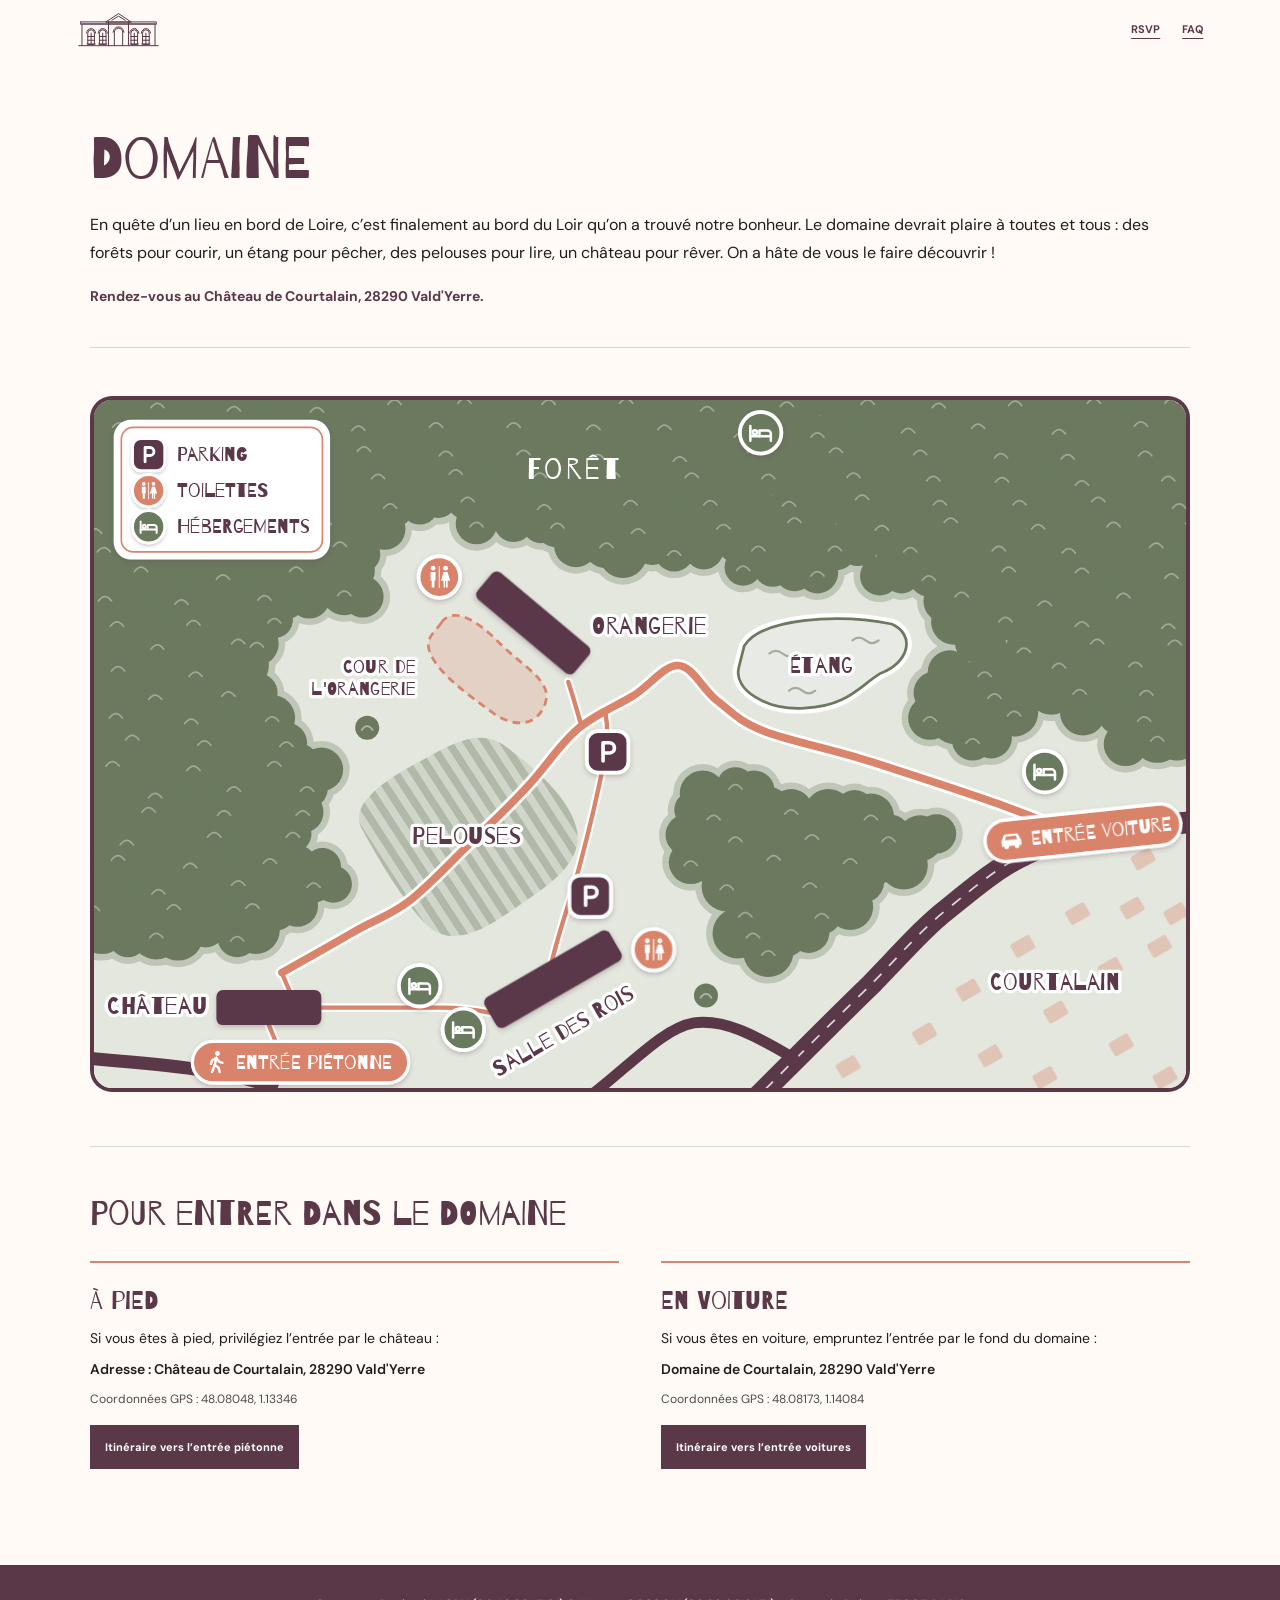
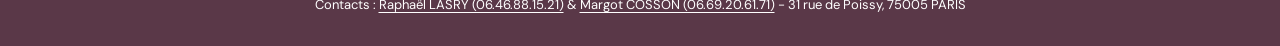
==== commit 6237ac8b: "MC 2" ====
--- a/domaine.html
+++ b/domaine.html
@@ -22,33 +22,1675 @@
   <main class="estate-main">
     <div class="estate-wrap">
       <section class="estate-intro" aria-labelledby="page-title">
-        <p class="estate-kicker">CHÂTEAU DE COURTALAIN · 28290 VALD'YERRE</p>
-        <h1 id="page-title">Au bord du Loir</h1>
+        <h1 id="page-title">Domaine</h1>
         <p class="estate-lead">En quête d’un lieu en bord de Loire, c’est finalement au bord du Loir qu’on a trouvé notre bonheur. Le domaine devrait plaire à toutes et tous : des forêts pour courir, un étang pour pêcher, des pelouses pour lire, un château pour rêver. On a hâte de vous le faire découvrir !</p>
         <address class="estate-address">Rendez-vous au Château de Courtalain, 28290 Vald'Yerre.</address>
       </section>
 
-      <section class="estate-plan" aria-labelledby="plan-title">
-        <h2 id="plan-title">Le domaine en un coup d’œil</h2>
+      <section class="estate-plan" aria-label="Plan du domaine">
         <figure class="estate-map">
-          <a href="plan-domaine-dessine.svg" target="_blank" rel="noopener" aria-label="Ouvrir le dessin du domaine en grand">
-            <img src="plan-domaine-dessine.svg" alt="Plan dessiné vu du dessus : château, chambres et Salle des Rois au sud-ouest; pelouses, cour et Orangerie au centre; gîtes, parkings et entrée voitures à l’est; entrée piétons au sud-ouest." loading="lazy" decoding="async">
-          </a>
-          <figcaption><span>Dessin stylisé d’après le plan du domaine, non à l’échelle.</span><a href="plan-domaine-dessine.svg" target="_blank" rel="noopener">Ouvrir le dessin en grand</a></figcaption>
+          <div class="plan-domaine">
+<svg class="plan-domaine__svg" viewBox="0 0 1000 630" xmlns="http://www.w3.org/2000/svg" role="img" aria-labelledby="plan-domaine-titre">
+  <title id="plan-domaine-titre">Plan du domaine de Courtalain : Orangerie, sa cour et les pelouses au centre ; Château, Salle des Rois et entrée piétonne au sud-ouest ; étang et entrée voiture à l’est, côté Courtalain ; parkings, toilettes et hébergements signalés.</title>
+  <style>
+    @import url("https://fonts.googleapis.com/css2?family=Barrio&amp;display=swap");
+    .plan-domaine__svg .t { font-family: "Barrio", "Trebuchet MS", system-ui, sans-serif; }
+    .plan-domaine__svg .lbl { font-family: "Barrio", "Trebuchet MS", system-ui, sans-serif; fill: #5A3848; paint-order: stroke; stroke: #FFFFFF; stroke-width: 6px; stroke-linejoin: round; letter-spacing: .02em; }
+  </style>
+  <defs>
+    <clipPath id="frame"><rect width="1000" height="630" rx="14"/></clipPath>
+    <pattern id="lawn" width="14" height="14" patternUnits="userSpaceOnUse" patternTransform="rotate(-33)">
+      <rect width="14" height="14" fill="#6B7A5F" opacity=".16"/>
+      <rect width="7" height="14" fill="#6B7A5F" opacity=".3"/>
+    </pattern>
+    <filter id="sh" x="-30%" y="-30%" width="160%" height="170%">
+      <feDropShadow dx="0" dy="2" stdDeviation="2" flood-color="#5A3848" flood-opacity=".28"/>
+    </filter>
+
+    <symbol id="bed" viewBox="0 0 24 24">
+      <g fill="none" stroke="currentColor" stroke-width="2.2" stroke-linecap="round" stroke-linejoin="round">
+        <path d="M3 6v13"/><path d="M3 15h18v4"/><path d="M21 15v-2a3 3 0 0 0-3-3h-7v5"/>
+        <circle cx="7" cy="11.6" r="1.8"/>
+      </g>
+    </symbol>
+    <symbol id="wc" viewBox="0 0 24 24">
+      <g fill="currentColor">
+        <circle cx="6.5" cy="4.2" r="2.1"/><path d="M4.3 7.6h4.4v7.4H7.7v6.2H5.3V15H4.3z"/>
+        <circle cx="17.5" cy="4.2" r="2.1"/><path d="M15.8 7.6h3.4l2.3 7.6h-2.2v6H17.9v-6h-.8v6H15.7v-6h-2.2z"/>
+        <rect x="11.5" y="2.5" width="1" height="19"/>
+      </g>
+    </symbol>
+    <symbol id="park" viewBox="0 0 24 24">
+      <path d="M8 20V4h5.5a4.5 4.5 0 0 1 0 9H8" fill="none" stroke="currentColor" stroke-width="3.2" stroke-linejoin="round" stroke-linecap="round"/>
+    </symbol>
+    <symbol id="walk" viewBox="0 0 24 24">
+      <circle cx="13" cy="4" r="2.2" fill="currentColor"/>
+      <g fill="none" stroke="currentColor" stroke-width="2.2" stroke-linecap="round" stroke-linejoin="round">
+        <path d="M12 8 10.5 14.5 8 21"/><path d="M10.5 14.5 14 17l1 4"/><path d="M12 8 8 10.5 7 13.5"/><path d="M12 8l2.5 3.5 3 1"/>
+      </g>
+    </symbol>
+    <symbol id="car" viewBox="0 0 24 24">
+      <path fill="currentColor" fill-rule="evenodd" d="M3 17v-4.5l2.2-5A2 2 0 0 1 7 6.3h10a2 2 0 0 1 1.8 1.2l2.2 5V17Z M6.3 11.5h11.4l-1.3-3.4H7.6Z"/>
+      <circle cx="7.2" cy="17.5" r="2.2" fill="currentColor"/><circle cx="16.8" cy="17.5" r="2.2" fill="currentColor"/>
+    </symbol>
+
+    <g id="m-bed" filter="url(#sh)">
+      <circle r="19" fill="#6B7A5F" stroke="#FFFFFF" stroke-width="3.5"/>
+      <use href="#bed" x="-12.5" y="-12.5" width="25" height="25" color="#FFFFFF"/>
+    </g>
+    <g id="m-wc" filter="url(#sh)">
+      <circle r="19" fill="#D9846B" stroke="#FFFFFF" stroke-width="3.5"/>
+      <use href="#wc" x="-12.5" y="-12.5" width="25" height="25" color="#FFFFFF"/>
+    </g>
+    <g id="m-park" filter="url(#sh)">
+      <rect x="-19" y="-19" width="38" height="38" rx="10" fill="#5A3848" stroke="#FFFFFF" stroke-width="3.5"/>
+      <use href="#park" x="-12.5" y="-12.5" width="25" height="25" color="#FFFFFF"/>
+    </g>
+  </defs>
+
+  <g clip-path="url(#frame)">
+  <rect width="1000" height="630" fill="#E4E7DE"/>
+
+  <!-- Pelouses -->
+  <path d="M246,394 C232,372 262,350 296,332 C326,316 352,298 378,318 C402,336 436,364 442,394 C448,424 414,446 384,466 C356,486 326,502 304,480 C282,458 258,416 246,394 Z" fill="url(#lawn)"/>
+
+  <!-- Bois -->
+  <g fill="#6B7A5F" opacity=".3">
+<circle cx="-27" cy="-21" r="23"/>
+<circle cx="2" cy="-20" r="25"/>
+<circle cx="26" cy="-14" r="26"/>
+<circle cx="43" cy="-14" r="26"/>
+<circle cx="70" cy="-17" r="27"/>
+<circle cx="87" cy="-13" r="29"/>
+<circle cx="116" cy="-19" r="28"/>
+<circle cx="143" cy="-14" r="26"/>
+<circle cx="170" cy="-18" r="27"/>
+<circle cx="186" cy="-15" r="27"/>
+<circle cx="210" cy="-19" r="27"/>
+<circle cx="238" cy="-22" r="28"/>
+<circle cx="258" cy="-19" r="25"/>
+<circle cx="285" cy="-20" r="26"/>
+<circle cx="302" cy="-22" r="28"/>
+<circle cx="326" cy="-19" r="28"/>
+<circle cx="355" cy="-17" r="25"/>
+<circle cx="376" cy="-21" r="29"/>
+<circle cx="402" cy="-17" r="25"/>
+<circle cx="431" cy="-22" r="29"/>
+<circle cx="446" cy="-17" r="28"/>
+<circle cx="472" cy="-18" r="28"/>
+<circle cx="504" cy="-21" r="24"/>
+<circle cx="526" cy="-17" r="23"/>
+<circle cx="543" cy="-20" r="25"/>
+<circle cx="574" cy="-21" r="29"/>
+<circle cx="600" cy="-21" r="25"/>
+<circle cx="623" cy="-21" r="27"/>
+<circle cx="643" cy="-21" r="23"/>
+<circle cx="662" cy="-13" r="25"/>
+<circle cx="696" cy="-15" r="24"/>
+<circle cx="720" cy="-20" r="29"/>
+<circle cx="742" cy="-15" r="25"/>
+<circle cx="765" cy="-19" r="27"/>
+<circle cx="792" cy="-20" r="25"/>
+<circle cx="814" cy="-20" r="27"/>
+<circle cx="835" cy="-14" r="24"/>
+<circle cx="856" cy="-18" r="29"/>
+<circle cx="889" cy="-13" r="26"/>
+<circle cx="909" cy="-13" r="28"/>
+<circle cx="929" cy="-16" r="29"/>
+<circle cx="959" cy="-16" r="25"/>
+<circle cx="981" cy="-14" r="29"/>
+<circle cx="999" cy="-17" r="25"/>
+<circle cx="1023" cy="-21" r="23"/>
+<circle cx="-11" cy="8" r="26"/>
+<circle cx="9" cy="-1" r="28"/>
+<circle cx="27" cy="4" r="24"/>
+<circle cx="58" cy="4" r="26"/>
+<circle cx="75" cy="8" r="23"/>
+<circle cx="102" cy="2" r="29"/>
+<circle cx="128" cy="7" r="23"/>
+<circle cx="150" cy="1" r="27"/>
+<circle cx="181" cy="0" r="24"/>
+<circle cx="204" cy="8" r="29"/>
+<circle cx="220" cy="8" r="26"/>
+<circle cx="250" cy="8" r="23"/>
+<circle cx="275" cy="1" r="27"/>
+<circle cx="296" cy="3" r="26"/>
+<circle cx="318" cy="7" r="29"/>
+<circle cx="339" cy="0" r="23"/>
+<circle cx="363" cy="4" r="23"/>
+<circle cx="396" cy="0" r="27"/>
+<circle cx="416" cy="1" r="23"/>
+<circle cx="438" cy="5" r="27"/>
+<circle cx="462" cy="2" r="25"/>
+<circle cx="487" cy="0" r="23"/>
+<circle cx="515" cy="3" r="23"/>
+<circle cx="537" cy="-1" r="26"/>
+<circle cx="561" cy="7" r="26"/>
+<circle cx="586" cy="-1" r="26"/>
+<circle cx="603" cy="5" r="29"/>
+<circle cx="634" cy="3" r="28"/>
+<circle cx="655" cy="-1" r="24"/>
+<circle cx="680" cy="6" r="23"/>
+<circle cx="708" cy="1" r="24"/>
+<circle cx="733" cy="8" r="25"/>
+<circle cx="758" cy="5" r="29"/>
+<circle cx="773" cy="4" r="23"/>
+<circle cx="805" cy="6" r="29"/>
+<circle cx="829" cy="7" r="28"/>
+<circle cx="843" cy="2" r="27"/>
+<circle cx="867" cy="5" r="23"/>
+<circle cx="896" cy="1" r="26"/>
+<circle cx="915" cy="0" r="23"/>
+<circle cx="946" cy="3" r="29"/>
+<circle cx="962" cy="7" r="23"/>
+<circle cx="986" cy="0" r="26"/>
+<circle cx="1020" cy="9" r="27"/>
+<circle cx="2" cy="27" r="27"/>
+<circle cx="23" cy="22" r="28"/>
+<circle cx="39" cy="27" r="27"/>
+<circle cx="66" cy="27" r="29"/>
+<circle cx="87" cy="31" r="28"/>
+<circle cx="113" cy="27" r="29"/>
+<circle cx="145" cy="24" r="27"/>
+<circle cx="163" cy="25" r="26"/>
+<circle cx="194" cy="25" r="24"/>
+<circle cx="218" cy="25" r="28"/>
+<circle cx="242" cy="25" r="27"/>
+<circle cx="263" cy="28" r="27"/>
+<circle cx="286" cy="23" r="26"/>
+<circle cx="313" cy="22" r="23"/>
+<circle cx="332" cy="26" r="28"/>
+<circle cx="356" cy="25" r="28"/>
+<circle cx="384" cy="22" r="29"/>
+<circle cx="400" cy="27" r="25"/>
+<circle cx="433" cy="30" r="27"/>
+<circle cx="457" cy="24" r="28"/>
+<circle cx="480" cy="27" r="27"/>
+<circle cx="501" cy="24" r="24"/>
+<circle cx="522" cy="24" r="29"/>
+<circle cx="547" cy="23" r="25"/>
+<circle cx="569" cy="26" r="29"/>
+<circle cx="592" cy="31" r="26"/>
+<circle cx="622" cy="23" r="27"/>
+<circle cx="648" cy="29" r="27"/>
+<circle cx="662" cy="31" r="23"/>
+<circle cx="696" cy="25" r="28"/>
+<circle cx="721" cy="21" r="24"/>
+<circle cx="745" cy="27" r="29"/>
+<circle cx="766" cy="31" r="29"/>
+<circle cx="785" cy="30" r="29"/>
+<circle cx="809" cy="23" r="28"/>
+<circle cx="838" cy="21" r="25"/>
+<circle cx="856" cy="21" r="24"/>
+<circle cx="883" cy="28" r="23"/>
+<circle cx="903" cy="24" r="25"/>
+<circle cx="926" cy="26" r="28"/>
+<circle cx="958" cy="21" r="25"/>
+<circle cx="978" cy="25" r="23"/>
+<circle cx="1001" cy="27" r="26"/>
+<circle cx="1027" cy="26" r="23"/>
+<circle cx="-17" cy="47" r="27"/>
+<circle cx="13" cy="44" r="28"/>
+<circle cx="30" cy="51" r="29"/>
+<circle cx="55" cy="50" r="28"/>
+<circle cx="82" cy="51" r="25"/>
+<circle cx="99" cy="52" r="25"/>
+<circle cx="130" cy="48" r="23"/>
+<circle cx="154" cy="48" r="23"/>
+<circle cx="179" cy="50" r="27"/>
+<circle cx="203" cy="49" r="28"/>
+<circle cx="226" cy="45" r="28"/>
+<circle cx="247" cy="44" r="27"/>
+<circle cx="268" cy="46" r="28"/>
+<circle cx="298" cy="47" r="25"/>
+<circle cx="322" cy="48" r="25"/>
+<circle cx="347" cy="50" r="23"/>
+<circle cx="371" cy="51" r="27"/>
+<circle cx="393" cy="47" r="23"/>
+<circle cx="413" cy="47" r="29"/>
+<circle cx="436" cy="48" r="25"/>
+<circle cx="461" cy="51" r="25"/>
+<circle cx="493" cy="52" r="26"/>
+<circle cx="512" cy="51" r="25"/>
+<circle cx="536" cy="53" r="24"/>
+<circle cx="557" cy="44" r="23"/>
+<circle cx="585" cy="52" r="23"/>
+<circle cx="604" cy="45" r="26"/>
+<circle cx="634" cy="47" r="28"/>
+<circle cx="652" cy="49" r="29"/>
+<circle cx="679" cy="45" r="27"/>
+<circle cx="700" cy="45" r="29"/>
+<circle cx="725" cy="51" r="23"/>
+<circle cx="756" cy="47" r="26"/>
+<circle cx="781" cy="47" r="27"/>
+<circle cx="805" cy="46" r="26"/>
+<circle cx="830" cy="50" r="25"/>
+<circle cx="853" cy="50" r="23"/>
+<circle cx="873" cy="50" r="23"/>
+<circle cx="891" cy="51" r="24"/>
+<circle cx="920" cy="48" r="26"/>
+<circle cx="940" cy="51" r="24"/>
+<circle cx="962" cy="48" r="28"/>
+<circle cx="997" cy="44" r="25"/>
+<circle cx="1022" cy="52" r="24"/>
+<circle cx="-28" cy="66" r="23"/>
+<circle cx="-10" cy="71" r="27"/>
+<circle cx="15" cy="70" r="25"/>
+<circle cx="42" cy="74" r="28"/>
+<circle cx="70" cy="66" r="29"/>
+<circle cx="93" cy="74" r="28"/>
+<circle cx="111" cy="75" r="29"/>
+<circle cx="136" cy="66" r="24"/>
+<circle cx="163" cy="73" r="26"/>
+<circle cx="186" cy="73" r="26"/>
+<circle cx="207" cy="67" r="24"/>
+<circle cx="235" cy="70" r="23"/>
+<circle cx="260" cy="69" r="28"/>
+<circle cx="284" cy="65" r="26"/>
+<circle cx="311" cy="69" r="24"/>
+<circle cx="331" cy="65" r="25"/>
+<circle cx="354" cy="69" r="27"/>
+<circle cx="378" cy="69" r="23"/>
+<circle cx="408" cy="68" r="25"/>
+<circle cx="424" cy="70" r="24"/>
+<circle cx="448" cy="65" r="27"/>
+<circle cx="475" cy="67" r="23"/>
+<circle cx="496" cy="71" r="26"/>
+<circle cx="524" cy="66" r="23"/>
+<circle cx="547" cy="68" r="23"/>
+<circle cx="574" cy="66" r="26"/>
+<circle cx="590" cy="70" r="24"/>
+<circle cx="617" cy="69" r="24"/>
+<circle cx="640" cy="71" r="25"/>
+<circle cx="673" cy="71" r="29"/>
+<circle cx="695" cy="68" r="29"/>
+<circle cx="721" cy="73" r="25"/>
+<circle cx="740" cy="71" r="23"/>
+<circle cx="768" cy="71" r="25"/>
+<circle cx="786" cy="66" r="26"/>
+<circle cx="818" cy="71" r="23"/>
+<circle cx="831" cy="72" r="23"/>
+<circle cx="856" cy="65" r="23"/>
+<circle cx="880" cy="70" r="25"/>
+<circle cx="904" cy="75" r="26"/>
+<circle cx="930" cy="70" r="25"/>
+<circle cx="961" cy="65" r="25"/>
+<circle cx="983" cy="71" r="26"/>
+<circle cx="999" cy="68" r="29"/>
+<circle cx="1027" cy="70" r="27"/>
+<circle cx="-11" cy="89" r="28"/>
+<circle cx="12" cy="91" r="27"/>
+<circle cx="30" cy="89" r="29"/>
+<circle cx="55" cy="89" r="29"/>
+<circle cx="82" cy="90" r="29"/>
+<circle cx="100" cy="94" r="27"/>
+<circle cx="133" cy="94" r="26"/>
+<circle cx="147" cy="89" r="29"/>
+<circle cx="170" cy="92" r="29"/>
+<circle cx="202" cy="94" r="25"/>
+<circle cx="221" cy="95" r="28"/>
+<circle cx="243" cy="93" r="23"/>
+<circle cx="271" cy="96" r="28"/>
+<circle cx="298" cy="97" r="23"/>
+<circle cx="315" cy="91" r="23"/>
+<circle cx="342" cy="90" r="26"/>
+<circle cx="363" cy="93" r="24"/>
+<circle cx="394" cy="97" r="28"/>
+<circle cx="412" cy="97" r="23"/>
+<circle cx="437" cy="97" r="24"/>
+<circle cx="468" cy="92" r="27"/>
+<circle cx="491" cy="93" r="29"/>
+<circle cx="517" cy="95" r="26"/>
+<circle cx="532" cy="88" r="29"/>
+<circle cx="564" cy="93" r="29"/>
+<circle cx="590" cy="89" r="25"/>
+<circle cx="603" cy="92" r="24"/>
+<circle cx="636" cy="94" r="23"/>
+<circle cx="658" cy="95" r="29"/>
+<circle cx="682" cy="91" r="28"/>
+<circle cx="703" cy="88" r="29"/>
+<circle cx="733" cy="91" r="26"/>
+<circle cx="748" cy="92" r="26"/>
+<circle cx="774" cy="93" r="25"/>
+<circle cx="798" cy="92" r="23"/>
+<circle cx="829" cy="94" r="25"/>
+<circle cx="847" cy="93" r="27"/>
+<circle cx="872" cy="89" r="29"/>
+<circle cx="902" cy="90" r="26"/>
+<circle cx="919" cy="90" r="25"/>
+<circle cx="940" cy="96" r="28"/>
+<circle cx="965" cy="96" r="28"/>
+<circle cx="993" cy="96" r="27"/>
+<circle cx="1020" cy="91" r="24"/>
+<circle cx="-23" cy="118" r="26"/>
+<circle cx="1" cy="119" r="26"/>
+<circle cx="26" cy="118" r="25"/>
+<circle cx="49" cy="109" r="23"/>
+<circle cx="62" cy="111" r="27"/>
+<circle cx="92" cy="115" r="23"/>
+<circle cx="112" cy="111" r="26"/>
+<circle cx="139" cy="112" r="28"/>
+<circle cx="160" cy="117" r="24"/>
+<circle cx="183" cy="112" r="26"/>
+<circle cx="211" cy="111" r="26"/>
+<circle cx="239" cy="116" r="26"/>
+<circle cx="266" cy="118" r="25"/>
+<circle cx="350" cy="113" r="25"/>
+<circle cx="384" cy="112" r="24"/>
+<circle cx="409" cy="114" r="23"/>
+<circle cx="424" cy="114" r="27"/>
+<circle cx="446" cy="119" r="23"/>
+<circle cx="472" cy="117" r="26"/>
+<circle cx="498" cy="119" r="25"/>
+<circle cx="530" cy="109" r="24"/>
+<circle cx="545" cy="112" r="25"/>
+<circle cx="576" cy="115" r="29"/>
+<circle cx="591" cy="112" r="24"/>
+<circle cx="622" cy="114" r="28"/>
+<circle cx="641" cy="109" r="26"/>
+<circle cx="662" cy="119" r="24"/>
+<circle cx="697" cy="117" r="24"/>
+<circle cx="721" cy="116" r="29"/>
+<circle cx="743" cy="114" r="29"/>
+<circle cx="762" cy="110" r="23"/>
+<circle cx="784" cy="109" r="28"/>
+<circle cx="807" cy="117" r="26"/>
+<circle cx="836" cy="116" r="29"/>
+<circle cx="864" cy="115" r="26"/>
+<circle cx="882" cy="115" r="25"/>
+<circle cx="904" cy="116" r="29"/>
+<circle cx="933" cy="113" r="25"/>
+<circle cx="955" cy="112" r="25"/>
+<circle cx="979" cy="119" r="24"/>
+<circle cx="1005" cy="110" r="23"/>
+<circle cx="1027" cy="118" r="29"/>
+<circle cx="-19" cy="134" r="27"/>
+<circle cx="9" cy="136" r="25"/>
+<circle cx="35" cy="139" r="25"/>
+<circle cx="51" cy="138" r="25"/>
+<circle cx="74" cy="136" r="29"/>
+<circle cx="110" cy="137" r="24"/>
+<circle cx="126" cy="134" r="28"/>
+<circle cx="151" cy="139" r="25"/>
+<circle cx="171" cy="133" r="23"/>
+<circle cx="205" cy="134" r="26"/>
+<circle cx="225" cy="131" r="26"/>
+<circle cx="245" cy="141" r="23"/>
+<circle cx="441" cy="133" r="26"/>
+<circle cx="469" cy="132" r="28"/>
+<circle cx="484" cy="141" r="28"/>
+<circle cx="511" cy="131" r="26"/>
+<circle cx="531" cy="139" r="24"/>
+<circle cx="558" cy="137" r="24"/>
+<circle cx="588" cy="131" r="24"/>
+<circle cx="608" cy="135" r="23"/>
+<circle cx="631" cy="133" r="23"/>
+<circle cx="653" cy="132" r="24"/>
+<circle cx="678" cy="135" r="27"/>
+<circle cx="699" cy="133" r="25"/>
+<circle cx="734" cy="141" r="24"/>
+<circle cx="747" cy="136" r="26"/>
+<circle cx="771" cy="139" r="26"/>
+<circle cx="794" cy="134" r="28"/>
+<circle cx="828" cy="135" r="26"/>
+<circle cx="848" cy="136" r="26"/>
+<circle cx="868" cy="136" r="26"/>
+<circle cx="892" cy="137" r="28"/>
+<circle cx="924" cy="133" r="29"/>
+<circle cx="948" cy="133" r="25"/>
+<circle cx="972" cy="132" r="27"/>
+<circle cx="998" cy="135" r="29"/>
+<circle cx="1012" cy="137" r="24"/>
+<circle cx="-24" cy="161" r="27"/>
+<circle cx="-2" cy="158" r="29"/>
+<circle cx="17" cy="158" r="27"/>
+<circle cx="43" cy="154" r="27"/>
+<circle cx="65" cy="158" r="27"/>
+<circle cx="90" cy="156" r="25"/>
+<circle cx="118" cy="161" r="28"/>
+<circle cx="145" cy="162" r="29"/>
+<circle cx="162" cy="163" r="25"/>
+<circle cx="185" cy="154" r="27"/>
+<circle cx="209" cy="163" r="28"/>
+<circle cx="238" cy="156" r="25"/>
+<circle cx="594" cy="153" r="23"/>
+<circle cx="621" cy="154" r="23"/>
+<circle cx="641" cy="157" r="24"/>
+<circle cx="662" cy="158" r="25"/>
+<circle cx="719" cy="161" r="24"/>
+<circle cx="739" cy="160" r="23"/>
+<circle cx="764" cy="162" r="24"/>
+<circle cx="788" cy="162" r="25"/>
+<circle cx="813" cy="154" r="24"/>
+<circle cx="837" cy="154" r="23"/>
+<circle cx="864" cy="157" r="26"/>
+<circle cx="888" cy="155" r="25"/>
+<circle cx="904" cy="155" r="28"/>
+<circle cx="931" cy="159" r="28"/>
+<circle cx="954" cy="156" r="28"/>
+<circle cx="986" cy="160" r="23"/>
+<circle cx="999" cy="162" r="28"/>
+<circle cx="-17" cy="184" r="29"/>
+<circle cx="10" cy="181" r="27"/>
+<circle cx="29" cy="178" r="28"/>
+<circle cx="55" cy="176" r="28"/>
+<circle cx="80" cy="184" r="27"/>
+<circle cx="104" cy="181" r="23"/>
+<circle cx="124" cy="183" r="29"/>
+<circle cx="156" cy="180" r="25"/>
+<circle cx="174" cy="180" r="27"/>
+<circle cx="197" cy="181" r="25"/>
+<circle cx="229" cy="176" r="27"/>
+<circle cx="246" cy="180" r="25"/>
+<circle cx="779" cy="184" r="26"/>
+<circle cx="794" cy="177" r="27"/>
+<circle cx="829" cy="182" r="24"/>
+<circle cx="847" cy="180" r="26"/>
+<circle cx="870" cy="185" r="26"/>
+<circle cx="899" cy="176" r="26"/>
+<circle cx="918" cy="182" r="27"/>
+<circle cx="942" cy="178" r="24"/>
+<circle cx="972" cy="180" r="27"/>
+<circle cx="988" cy="184" r="25"/>
+<circle cx="1016" cy="181" r="29"/>
+<circle cx="-26" cy="203" r="28"/>
+<circle cx="-1" cy="203" r="25"/>
+<circle cx="21" cy="204" r="25"/>
+<circle cx="44" cy="207" r="29"/>
+<circle cx="73" cy="204" r="23"/>
+<circle cx="91" cy="203" r="29"/>
+<circle cx="114" cy="202" r="27"/>
+<circle cx="136" cy="200" r="24"/>
+<circle cx="165" cy="201" r="23"/>
+<circle cx="787" cy="203" r="27"/>
+<circle cx="811" cy="205" r="25"/>
+<circle cx="834" cy="200" r="26"/>
+<circle cx="856" cy="197" r="26"/>
+<circle cx="886" cy="199" r="29"/>
+<circle cx="904" cy="204" r="24"/>
+<circle cx="936" cy="204" r="25"/>
+<circle cx="953" cy="203" r="27"/>
+<circle cx="983" cy="206" r="24"/>
+<circle cx="999" cy="199" r="28"/>
+<circle cx="1023" cy="201" r="25"/>
+<circle cx="-14" cy="225" r="24"/>
+<circle cx="5" cy="220" r="23"/>
+<circle cx="37" cy="220" r="23"/>
+<circle cx="58" cy="225" r="27"/>
+<circle cx="79" cy="224" r="28"/>
+<circle cx="105" cy="222" r="28"/>
+<circle cx="132" cy="220" r="28"/>
+<circle cx="805" cy="223" r="23"/>
+<circle cx="818" cy="225" r="23"/>
+<circle cx="851" cy="228" r="23"/>
+<circle cx="867" cy="226" r="25"/>
+<circle cx="900" cy="224" r="29"/>
+<circle cx="918" cy="220" r="28"/>
+<circle cx="945" cy="223" r="28"/>
+<circle cx="963" cy="229" r="24"/>
+<circle cx="989" cy="221" r="26"/>
+<circle cx="1016" cy="227" r="27"/>
+<circle cx="783" cy="249" r="26"/>
+<circle cx="815" cy="250" r="23"/>
+<circle cx="831" cy="243" r="25"/>
+<circle cx="861" cy="242" r="26"/>
+<circle cx="883" cy="242" r="24"/>
+<circle cx="910" cy="247" r="26"/>
+<circle cx="930" cy="245" r="23"/>
+<circle cx="953" cy="241" r="25"/>
+<circle cx="978" cy="245" r="23"/>
+<circle cx="1001" cy="242" r="26"/>
+<circle cx="1025" cy="243" r="25"/>
+<circle cx="770" cy="268" r="26"/>
+<circle cx="801" cy="268" r="23"/>
+<circle cx="824" cy="270" r="24"/>
+<circle cx="845" cy="268" r="28"/>
+<circle cx="876" cy="265" r="29"/>
+<circle cx="902" cy="266" r="25"/>
+<circle cx="920" cy="271" r="29"/>
+<circle cx="942" cy="263" r="27"/>
+<circle cx="963" cy="267" r="23"/>
+<circle cx="994" cy="268" r="25"/>
+<circle cx="1019" cy="271" r="26"/>
+<circle cx="765" cy="291" r="26"/>
+<circle cx="788" cy="292" r="29"/>
+<circle cx="816" cy="287" r="29"/>
+<circle cx="842" cy="286" r="28"/>
+<circle cx="905" cy="286" r="27"/>
+<circle cx="937" cy="288" r="24"/>
+<circle cx="961" cy="291" r="24"/>
+<circle cx="979" cy="291" r="25"/>
+<circle cx="1002" cy="287" r="27"/>
+<circle cx="804" cy="311" r="25"/>
+<circle cx="821" cy="309" r="25"/>
+<circle cx="944" cy="315" r="26"/>
+<circle cx="973" cy="309" r="29"/>
+<circle cx="991" cy="310" r="26"/>
+<circle cx="1019" cy="311" r="24"/>
+<circle cx="149" cy="223" r="26"/>
+<circle cx="-24" cy="247" r="24"/>
+<circle cx="-5" cy="249" r="23"/>
+<circle cx="22" cy="245" r="26"/>
+<circle cx="39" cy="243" r="24"/>
+<circle cx="63" cy="246" r="29"/>
+<circle cx="93" cy="250" r="26"/>
+<circle cx="121" cy="243" r="27"/>
+<circle cx="138" cy="243" r="28"/>
+<circle cx="-19" cy="270" r="24"/>
+<circle cx="14" cy="266" r="27"/>
+<circle cx="30" cy="268" r="25"/>
+<circle cx="56" cy="271" r="28"/>
+<circle cx="75" cy="269" r="24"/>
+<circle cx="99" cy="272" r="29"/>
+<circle cx="123" cy="268" r="25"/>
+<circle cx="150" cy="268" r="24"/>
+<circle cx="-3" cy="288" r="26"/>
+<circle cx="20" cy="288" r="28"/>
+<circle cx="47" cy="293" r="28"/>
+<circle cx="64" cy="286" r="24"/>
+<circle cx="89" cy="293" r="26"/>
+<circle cx="110" cy="294" r="23"/>
+<circle cx="142" cy="294" r="24"/>
+<circle cx="163" cy="291" r="27"/>
+<circle cx="-18" cy="307" r="27"/>
+<circle cx="11" cy="307" r="27"/>
+<circle cx="35" cy="308" r="23"/>
+<circle cx="61" cy="313" r="25"/>
+<circle cx="77" cy="312" r="25"/>
+<circle cx="101" cy="313" r="28"/>
+<circle cx="125" cy="310" r="24"/>
+<circle cx="147" cy="308" r="23"/>
+<circle cx="176" cy="314" r="25"/>
+<circle cx="-27" cy="333" r="27"/>
+<circle cx="-2" cy="332" r="26"/>
+<circle cx="17" cy="332" r="27"/>
+<circle cx="39" cy="336" r="23"/>
+<circle cx="73" cy="333" r="27"/>
+<circle cx="91" cy="336" r="29"/>
+<circle cx="119" cy="332" r="26"/>
+<circle cx="137" cy="329" r="24"/>
+<circle cx="165" cy="332" r="24"/>
+<circle cx="187" cy="333" r="25"/>
+<circle cx="208" cy="338" r="26"/>
+<circle cx="-16" cy="352" r="26"/>
+<circle cx="5" cy="356" r="26"/>
+<circle cx="35" cy="356" r="28"/>
+<circle cx="56" cy="361" r="28"/>
+<circle cx="86" cy="355" r="26"/>
+<circle cx="99" cy="353" r="24"/>
+<circle cx="128" cy="355" r="24"/>
+<circle cx="157" cy="352" r="26"/>
+<circle cx="181" cy="358" r="23"/>
+<circle cx="195" cy="355" r="25"/>
+<circle cx="-1" cy="374" r="25"/>
+<circle cx="17" cy="374" r="29"/>
+<circle cx="50" cy="374" r="23"/>
+<circle cx="65" cy="382" r="29"/>
+<circle cx="89" cy="374" r="26"/>
+<circle cx="119" cy="377" r="24"/>
+<circle cx="139" cy="380" r="28"/>
+<circle cx="162" cy="378" r="26"/>
+<circle cx="191" cy="377" r="25"/>
+<circle cx="-13" cy="403" r="29"/>
+<circle cx="9" cy="400" r="29"/>
+<circle cx="30" cy="404" r="28"/>
+<circle cx="54" cy="400" r="24"/>
+<circle cx="84" cy="404" r="23"/>
+<circle cx="110" cy="397" r="24"/>
+<circle cx="127" cy="395" r="26"/>
+<circle cx="152" cy="403" r="26"/>
+<circle cx="182" cy="397" r="23"/>
+<circle cx="-25" cy="419" r="26"/>
+<circle cx="-4" cy="423" r="27"/>
+<circle cx="22" cy="418" r="27"/>
+<circle cx="41" cy="421" r="24"/>
+<circle cx="68" cy="418" r="27"/>
+<circle cx="88" cy="425" r="24"/>
+<circle cx="113" cy="426" r="26"/>
+<circle cx="141" cy="426" r="24"/>
+<circle cx="161" cy="421" r="25"/>
+<circle cx="186" cy="424" r="23"/>
+<circle cx="209" cy="427" r="23"/>
+<circle cx="-11" cy="439" r="25"/>
+<circle cx="4" cy="444" r="23"/>
+<circle cx="29" cy="444" r="26"/>
+<circle cx="59" cy="449" r="25"/>
+<circle cx="76" cy="446" r="25"/>
+<circle cx="103" cy="441" r="28"/>
+<circle cx="132" cy="441" r="28"/>
+<circle cx="146" cy="440" r="29"/>
+<circle cx="181" cy="442" r="29"/>
+<circle cx="201" cy="443" r="23"/>
+<circle cx="219" cy="443" r="23"/>
+<circle cx="-29" cy="465" r="25"/>
+<circle cx="-1" cy="464" r="24"/>
+<circle cx="16" cy="463" r="25"/>
+<circle cx="45" cy="469" r="26"/>
+<circle cx="73" cy="463" r="25"/>
+<circle cx="90" cy="466" r="29"/>
+<circle cx="112" cy="465" r="25"/>
+<circle cx="145" cy="462" r="26"/>
+<circle cx="165" cy="465" r="27"/>
+<circle cx="186" cy="463" r="25"/>
+<circle cx="-18" cy="491" r="23"/>
+<circle cx="7" cy="484" r="29"/>
+<circle cx="31" cy="493" r="23"/>
+<circle cx="57" cy="489" r="29"/>
+<circle cx="77" cy="490" r="29"/>
+<circle cx="102" cy="483" r="24"/>
+<circle cx="131" cy="492" r="24"/>
+<circle cx="148" cy="485" r="28"/>
+<circle cx="557" cy="360" r="27"/>
+<circle cx="587" cy="353" r="23"/>
+<circle cx="604" cy="358" r="25"/>
+<circle cx="548" cy="375" r="23"/>
+<circle cx="567" cy="381" r="23"/>
+<circle cx="590" cy="381" r="27"/>
+<circle cx="617" cy="374" r="26"/>
+<circle cx="638" cy="376" r="26"/>
+<circle cx="672" cy="378" r="28"/>
+<circle cx="696" cy="376" r="25"/>
+<circle cx="711" cy="381" r="27"/>
+<circle cx="542" cy="398" r="25"/>
+<circle cx="555" cy="397" r="28"/>
+<circle cx="587" cy="401" r="24"/>
+<circle cx="609" cy="398" r="29"/>
+<circle cx="634" cy="396" r="24"/>
+<circle cx="657" cy="399" r="26"/>
+<circle cx="685" cy="399" r="29"/>
+<circle cx="701" cy="397" r="26"/>
+<circle cx="727" cy="401" r="28"/>
+<circle cx="756" cy="401" r="27"/>
+<circle cx="771" cy="397" r="24"/>
+<circle cx="546" cy="423" r="26"/>
+<circle cx="570" cy="425" r="27"/>
+<circle cx="601" cy="421" r="28"/>
+<circle cx="622" cy="418" r="27"/>
+<circle cx="647" cy="419" r="28"/>
+<circle cx="668" cy="423" r="28"/>
+<circle cx="692" cy="421" r="26"/>
+<circle cx="712" cy="427" r="25"/>
+<circle cx="741" cy="426" r="28"/>
+<circle cx="579" cy="445" r="29"/>
+<circle cx="613" cy="440" r="28"/>
+<circle cx="634" cy="442" r="26"/>
+<circle cx="655" cy="443" r="29"/>
+<circle cx="678" cy="448" r="25"/>
+<circle cx="704" cy="441" r="25"/>
+<circle cx="596" cy="470" r="23"/>
+<circle cx="626" cy="466" r="23"/>
+<circle cx="644" cy="471" r="28"/>
+<circle cx="666" cy="471" r="24"/>
+<circle cx="692" cy="464" r="27"/>
+<circle cx="589" cy="488" r="29"/>
+<circle cx="603" cy="489" r="23"/>
+<circle cx="631" cy="487" r="29"/>
+<circle cx="654" cy="487" r="25"/>
+<circle cx="617" cy="505" r="29"/>
+  </g>
+  <g fill="#6B7A5F">
+<circle cx="-27" cy="-21" r="17"/>
+<circle cx="2" cy="-20" r="19"/>
+<circle cx="26" cy="-14" r="20"/>
+<circle cx="43" cy="-14" r="20"/>
+<circle cx="70" cy="-17" r="21"/>
+<circle cx="87" cy="-13" r="23"/>
+<circle cx="116" cy="-19" r="22"/>
+<circle cx="143" cy="-14" r="20"/>
+<circle cx="170" cy="-18" r="21"/>
+<circle cx="186" cy="-15" r="21"/>
+<circle cx="210" cy="-19" r="21"/>
+<circle cx="238" cy="-22" r="22"/>
+<circle cx="258" cy="-19" r="19"/>
+<circle cx="285" cy="-20" r="20"/>
+<circle cx="302" cy="-22" r="22"/>
+<circle cx="326" cy="-19" r="22"/>
+<circle cx="355" cy="-17" r="19"/>
+<circle cx="376" cy="-21" r="23"/>
+<circle cx="402" cy="-17" r="19"/>
+<circle cx="431" cy="-22" r="23"/>
+<circle cx="446" cy="-17" r="22"/>
+<circle cx="472" cy="-18" r="22"/>
+<circle cx="504" cy="-21" r="18"/>
+<circle cx="526" cy="-17" r="17"/>
+<circle cx="543" cy="-20" r="19"/>
+<circle cx="574" cy="-21" r="23"/>
+<circle cx="600" cy="-21" r="19"/>
+<circle cx="623" cy="-21" r="21"/>
+<circle cx="643" cy="-21" r="17"/>
+<circle cx="662" cy="-13" r="19"/>
+<circle cx="696" cy="-15" r="18"/>
+<circle cx="720" cy="-20" r="23"/>
+<circle cx="742" cy="-15" r="19"/>
+<circle cx="765" cy="-19" r="21"/>
+<circle cx="792" cy="-20" r="19"/>
+<circle cx="814" cy="-20" r="21"/>
+<circle cx="835" cy="-14" r="18"/>
+<circle cx="856" cy="-18" r="23"/>
+<circle cx="889" cy="-13" r="20"/>
+<circle cx="909" cy="-13" r="22"/>
+<circle cx="929" cy="-16" r="23"/>
+<circle cx="959" cy="-16" r="19"/>
+<circle cx="981" cy="-14" r="23"/>
+<circle cx="999" cy="-17" r="19"/>
+<circle cx="1023" cy="-21" r="17"/>
+<circle cx="-11" cy="8" r="20"/>
+<circle cx="9" cy="-1" r="22"/>
+<circle cx="27" cy="4" r="18"/>
+<circle cx="58" cy="4" r="20"/>
+<circle cx="75" cy="8" r="17"/>
+<circle cx="102" cy="2" r="23"/>
+<circle cx="128" cy="7" r="17"/>
+<circle cx="150" cy="1" r="21"/>
+<circle cx="181" cy="0" r="18"/>
+<circle cx="204" cy="8" r="23"/>
+<circle cx="220" cy="8" r="20"/>
+<circle cx="250" cy="8" r="17"/>
+<circle cx="275" cy="1" r="21"/>
+<circle cx="296" cy="3" r="20"/>
+<circle cx="318" cy="7" r="23"/>
+<circle cx="339" cy="0" r="17"/>
+<circle cx="363" cy="4" r="17"/>
+<circle cx="396" cy="0" r="21"/>
+<circle cx="416" cy="1" r="17"/>
+<circle cx="438" cy="5" r="21"/>
+<circle cx="462" cy="2" r="19"/>
+<circle cx="487" cy="0" r="17"/>
+<circle cx="515" cy="3" r="17"/>
+<circle cx="537" cy="-1" r="20"/>
+<circle cx="561" cy="7" r="20"/>
+<circle cx="586" cy="-1" r="20"/>
+<circle cx="603" cy="5" r="23"/>
+<circle cx="634" cy="3" r="22"/>
+<circle cx="655" cy="-1" r="18"/>
+<circle cx="680" cy="6" r="17"/>
+<circle cx="708" cy="1" r="18"/>
+<circle cx="733" cy="8" r="19"/>
+<circle cx="758" cy="5" r="23"/>
+<circle cx="773" cy="4" r="17"/>
+<circle cx="805" cy="6" r="23"/>
+<circle cx="829" cy="7" r="22"/>
+<circle cx="843" cy="2" r="21"/>
+<circle cx="867" cy="5" r="17"/>
+<circle cx="896" cy="1" r="20"/>
+<circle cx="915" cy="0" r="17"/>
+<circle cx="946" cy="3" r="23"/>
+<circle cx="962" cy="7" r="17"/>
+<circle cx="986" cy="0" r="20"/>
+<circle cx="1020" cy="9" r="21"/>
+<circle cx="2" cy="27" r="21"/>
+<circle cx="23" cy="22" r="22"/>
+<circle cx="39" cy="27" r="21"/>
+<circle cx="66" cy="27" r="23"/>
+<circle cx="87" cy="31" r="22"/>
+<circle cx="113" cy="27" r="23"/>
+<circle cx="145" cy="24" r="21"/>
+<circle cx="163" cy="25" r="20"/>
+<circle cx="194" cy="25" r="18"/>
+<circle cx="218" cy="25" r="22"/>
+<circle cx="242" cy="25" r="21"/>
+<circle cx="263" cy="28" r="21"/>
+<circle cx="286" cy="23" r="20"/>
+<circle cx="313" cy="22" r="17"/>
+<circle cx="332" cy="26" r="22"/>
+<circle cx="356" cy="25" r="22"/>
+<circle cx="384" cy="22" r="23"/>
+<circle cx="400" cy="27" r="19"/>
+<circle cx="433" cy="30" r="21"/>
+<circle cx="457" cy="24" r="22"/>
+<circle cx="480" cy="27" r="21"/>
+<circle cx="501" cy="24" r="18"/>
+<circle cx="522" cy="24" r="23"/>
+<circle cx="547" cy="23" r="19"/>
+<circle cx="569" cy="26" r="23"/>
+<circle cx="592" cy="31" r="20"/>
+<circle cx="622" cy="23" r="21"/>
+<circle cx="648" cy="29" r="21"/>
+<circle cx="662" cy="31" r="17"/>
+<circle cx="696" cy="25" r="22"/>
+<circle cx="721" cy="21" r="18"/>
+<circle cx="745" cy="27" r="23"/>
+<circle cx="766" cy="31" r="23"/>
+<circle cx="785" cy="30" r="23"/>
+<circle cx="809" cy="23" r="22"/>
+<circle cx="838" cy="21" r="19"/>
+<circle cx="856" cy="21" r="18"/>
+<circle cx="883" cy="28" r="17"/>
+<circle cx="903" cy="24" r="19"/>
+<circle cx="926" cy="26" r="22"/>
+<circle cx="958" cy="21" r="19"/>
+<circle cx="978" cy="25" r="17"/>
+<circle cx="1001" cy="27" r="20"/>
+<circle cx="1027" cy="26" r="17"/>
+<circle cx="-17" cy="47" r="21"/>
+<circle cx="13" cy="44" r="22"/>
+<circle cx="30" cy="51" r="23"/>
+<circle cx="55" cy="50" r="22"/>
+<circle cx="82" cy="51" r="19"/>
+<circle cx="99" cy="52" r="19"/>
+<circle cx="130" cy="48" r="17"/>
+<circle cx="154" cy="48" r="17"/>
+<circle cx="179" cy="50" r="21"/>
+<circle cx="203" cy="49" r="22"/>
+<circle cx="226" cy="45" r="22"/>
+<circle cx="247" cy="44" r="21"/>
+<circle cx="268" cy="46" r="22"/>
+<circle cx="298" cy="47" r="19"/>
+<circle cx="322" cy="48" r="19"/>
+<circle cx="347" cy="50" r="17"/>
+<circle cx="371" cy="51" r="21"/>
+<circle cx="393" cy="47" r="17"/>
+<circle cx="413" cy="47" r="23"/>
+<circle cx="436" cy="48" r="19"/>
+<circle cx="461" cy="51" r="19"/>
+<circle cx="493" cy="52" r="20"/>
+<circle cx="512" cy="51" r="19"/>
+<circle cx="536" cy="53" r="18"/>
+<circle cx="557" cy="44" r="17"/>
+<circle cx="585" cy="52" r="17"/>
+<circle cx="604" cy="45" r="20"/>
+<circle cx="634" cy="47" r="22"/>
+<circle cx="652" cy="49" r="23"/>
+<circle cx="679" cy="45" r="21"/>
+<circle cx="700" cy="45" r="23"/>
+<circle cx="725" cy="51" r="17"/>
+<circle cx="756" cy="47" r="20"/>
+<circle cx="781" cy="47" r="21"/>
+<circle cx="805" cy="46" r="20"/>
+<circle cx="830" cy="50" r="19"/>
+<circle cx="853" cy="50" r="17"/>
+<circle cx="873" cy="50" r="17"/>
+<circle cx="891" cy="51" r="18"/>
+<circle cx="920" cy="48" r="20"/>
+<circle cx="940" cy="51" r="18"/>
+<circle cx="962" cy="48" r="22"/>
+<circle cx="997" cy="44" r="19"/>
+<circle cx="1022" cy="52" r="18"/>
+<circle cx="-28" cy="66" r="17"/>
+<circle cx="-10" cy="71" r="21"/>
+<circle cx="15" cy="70" r="19"/>
+<circle cx="42" cy="74" r="22"/>
+<circle cx="70" cy="66" r="23"/>
+<circle cx="93" cy="74" r="22"/>
+<circle cx="111" cy="75" r="23"/>
+<circle cx="136" cy="66" r="18"/>
+<circle cx="163" cy="73" r="20"/>
+<circle cx="186" cy="73" r="20"/>
+<circle cx="207" cy="67" r="18"/>
+<circle cx="235" cy="70" r="17"/>
+<circle cx="260" cy="69" r="22"/>
+<circle cx="284" cy="65" r="20"/>
+<circle cx="311" cy="69" r="18"/>
+<circle cx="331" cy="65" r="19"/>
+<circle cx="354" cy="69" r="21"/>
+<circle cx="378" cy="69" r="17"/>
+<circle cx="408" cy="68" r="19"/>
+<circle cx="424" cy="70" r="18"/>
+<circle cx="448" cy="65" r="21"/>
+<circle cx="475" cy="67" r="17"/>
+<circle cx="496" cy="71" r="20"/>
+<circle cx="524" cy="66" r="17"/>
+<circle cx="547" cy="68" r="17"/>
+<circle cx="574" cy="66" r="20"/>
+<circle cx="590" cy="70" r="18"/>
+<circle cx="617" cy="69" r="18"/>
+<circle cx="640" cy="71" r="19"/>
+<circle cx="673" cy="71" r="23"/>
+<circle cx="695" cy="68" r="23"/>
+<circle cx="721" cy="73" r="19"/>
+<circle cx="740" cy="71" r="17"/>
+<circle cx="768" cy="71" r="19"/>
+<circle cx="786" cy="66" r="20"/>
+<circle cx="818" cy="71" r="17"/>
+<circle cx="831" cy="72" r="17"/>
+<circle cx="856" cy="65" r="17"/>
+<circle cx="880" cy="70" r="19"/>
+<circle cx="904" cy="75" r="20"/>
+<circle cx="930" cy="70" r="19"/>
+<circle cx="961" cy="65" r="19"/>
+<circle cx="983" cy="71" r="20"/>
+<circle cx="999" cy="68" r="23"/>
+<circle cx="1027" cy="70" r="21"/>
+<circle cx="-11" cy="89" r="22"/>
+<circle cx="12" cy="91" r="21"/>
+<circle cx="30" cy="89" r="23"/>
+<circle cx="55" cy="89" r="23"/>
+<circle cx="82" cy="90" r="23"/>
+<circle cx="100" cy="94" r="21"/>
+<circle cx="133" cy="94" r="20"/>
+<circle cx="147" cy="89" r="23"/>
+<circle cx="170" cy="92" r="23"/>
+<circle cx="202" cy="94" r="19"/>
+<circle cx="221" cy="95" r="22"/>
+<circle cx="243" cy="93" r="17"/>
+<circle cx="271" cy="96" r="22"/>
+<circle cx="298" cy="97" r="17"/>
+<circle cx="315" cy="91" r="17"/>
+<circle cx="342" cy="90" r="20"/>
+<circle cx="363" cy="93" r="18"/>
+<circle cx="394" cy="97" r="22"/>
+<circle cx="412" cy="97" r="17"/>
+<circle cx="437" cy="97" r="18"/>
+<circle cx="468" cy="92" r="21"/>
+<circle cx="491" cy="93" r="23"/>
+<circle cx="517" cy="95" r="20"/>
+<circle cx="532" cy="88" r="23"/>
+<circle cx="564" cy="93" r="23"/>
+<circle cx="590" cy="89" r="19"/>
+<circle cx="603" cy="92" r="18"/>
+<circle cx="636" cy="94" r="17"/>
+<circle cx="658" cy="95" r="23"/>
+<circle cx="682" cy="91" r="22"/>
+<circle cx="703" cy="88" r="23"/>
+<circle cx="733" cy="91" r="20"/>
+<circle cx="748" cy="92" r="20"/>
+<circle cx="774" cy="93" r="19"/>
+<circle cx="798" cy="92" r="17"/>
+<circle cx="829" cy="94" r="19"/>
+<circle cx="847" cy="93" r="21"/>
+<circle cx="872" cy="89" r="23"/>
+<circle cx="902" cy="90" r="20"/>
+<circle cx="919" cy="90" r="19"/>
+<circle cx="940" cy="96" r="22"/>
+<circle cx="965" cy="96" r="22"/>
+<circle cx="993" cy="96" r="21"/>
+<circle cx="1020" cy="91" r="18"/>
+<circle cx="-23" cy="118" r="20"/>
+<circle cx="1" cy="119" r="20"/>
+<circle cx="26" cy="118" r="19"/>
+<circle cx="49" cy="109" r="17"/>
+<circle cx="62" cy="111" r="21"/>
+<circle cx="92" cy="115" r="17"/>
+<circle cx="112" cy="111" r="20"/>
+<circle cx="139" cy="112" r="22"/>
+<circle cx="160" cy="117" r="18"/>
+<circle cx="183" cy="112" r="20"/>
+<circle cx="211" cy="111" r="20"/>
+<circle cx="239" cy="116" r="20"/>
+<circle cx="266" cy="118" r="19"/>
+<circle cx="350" cy="113" r="19"/>
+<circle cx="384" cy="112" r="18"/>
+<circle cx="409" cy="114" r="17"/>
+<circle cx="424" cy="114" r="21"/>
+<circle cx="446" cy="119" r="17"/>
+<circle cx="472" cy="117" r="20"/>
+<circle cx="498" cy="119" r="19"/>
+<circle cx="530" cy="109" r="18"/>
+<circle cx="545" cy="112" r="19"/>
+<circle cx="576" cy="115" r="23"/>
+<circle cx="591" cy="112" r="18"/>
+<circle cx="622" cy="114" r="22"/>
+<circle cx="641" cy="109" r="20"/>
+<circle cx="662" cy="119" r="18"/>
+<circle cx="697" cy="117" r="18"/>
+<circle cx="721" cy="116" r="23"/>
+<circle cx="743" cy="114" r="23"/>
+<circle cx="762" cy="110" r="17"/>
+<circle cx="784" cy="109" r="22"/>
+<circle cx="807" cy="117" r="20"/>
+<circle cx="836" cy="116" r="23"/>
+<circle cx="864" cy="115" r="20"/>
+<circle cx="882" cy="115" r="19"/>
+<circle cx="904" cy="116" r="23"/>
+<circle cx="933" cy="113" r="19"/>
+<circle cx="955" cy="112" r="19"/>
+<circle cx="979" cy="119" r="18"/>
+<circle cx="1005" cy="110" r="17"/>
+<circle cx="1027" cy="118" r="23"/>
+<circle cx="-19" cy="134" r="21"/>
+<circle cx="9" cy="136" r="19"/>
+<circle cx="35" cy="139" r="19"/>
+<circle cx="51" cy="138" r="19"/>
+<circle cx="74" cy="136" r="23"/>
+<circle cx="110" cy="137" r="18"/>
+<circle cx="126" cy="134" r="22"/>
+<circle cx="151" cy="139" r="19"/>
+<circle cx="171" cy="133" r="17"/>
+<circle cx="205" cy="134" r="20"/>
+<circle cx="225" cy="131" r="20"/>
+<circle cx="245" cy="141" r="17"/>
+<circle cx="441" cy="133" r="20"/>
+<circle cx="469" cy="132" r="22"/>
+<circle cx="484" cy="141" r="22"/>
+<circle cx="511" cy="131" r="20"/>
+<circle cx="531" cy="139" r="18"/>
+<circle cx="558" cy="137" r="18"/>
+<circle cx="588" cy="131" r="18"/>
+<circle cx="608" cy="135" r="17"/>
+<circle cx="631" cy="133" r="17"/>
+<circle cx="653" cy="132" r="18"/>
+<circle cx="678" cy="135" r="21"/>
+<circle cx="699" cy="133" r="19"/>
+<circle cx="734" cy="141" r="18"/>
+<circle cx="747" cy="136" r="20"/>
+<circle cx="771" cy="139" r="20"/>
+<circle cx="794" cy="134" r="22"/>
+<circle cx="828" cy="135" r="20"/>
+<circle cx="848" cy="136" r="20"/>
+<circle cx="868" cy="136" r="20"/>
+<circle cx="892" cy="137" r="22"/>
+<circle cx="924" cy="133" r="23"/>
+<circle cx="948" cy="133" r="19"/>
+<circle cx="972" cy="132" r="21"/>
+<circle cx="998" cy="135" r="23"/>
+<circle cx="1012" cy="137" r="18"/>
+<circle cx="-24" cy="161" r="21"/>
+<circle cx="-2" cy="158" r="23"/>
+<circle cx="17" cy="158" r="21"/>
+<circle cx="43" cy="154" r="21"/>
+<circle cx="65" cy="158" r="21"/>
+<circle cx="90" cy="156" r="19"/>
+<circle cx="118" cy="161" r="22"/>
+<circle cx="145" cy="162" r="23"/>
+<circle cx="162" cy="163" r="19"/>
+<circle cx="185" cy="154" r="21"/>
+<circle cx="209" cy="163" r="22"/>
+<circle cx="238" cy="156" r="19"/>
+<circle cx="594" cy="153" r="17"/>
+<circle cx="621" cy="154" r="17"/>
+<circle cx="641" cy="157" r="18"/>
+<circle cx="662" cy="158" r="19"/>
+<circle cx="719" cy="161" r="18"/>
+<circle cx="739" cy="160" r="17"/>
+<circle cx="764" cy="162" r="18"/>
+<circle cx="788" cy="162" r="19"/>
+<circle cx="813" cy="154" r="18"/>
+<circle cx="837" cy="154" r="17"/>
+<circle cx="864" cy="157" r="20"/>
+<circle cx="888" cy="155" r="19"/>
+<circle cx="904" cy="155" r="22"/>
+<circle cx="931" cy="159" r="22"/>
+<circle cx="954" cy="156" r="22"/>
+<circle cx="986" cy="160" r="17"/>
+<circle cx="999" cy="162" r="22"/>
+<circle cx="-17" cy="184" r="23"/>
+<circle cx="10" cy="181" r="21"/>
+<circle cx="29" cy="178" r="22"/>
+<circle cx="55" cy="176" r="22"/>
+<circle cx="80" cy="184" r="21"/>
+<circle cx="104" cy="181" r="17"/>
+<circle cx="124" cy="183" r="23"/>
+<circle cx="156" cy="180" r="19"/>
+<circle cx="174" cy="180" r="21"/>
+<circle cx="197" cy="181" r="19"/>
+<circle cx="229" cy="176" r="21"/>
+<circle cx="246" cy="180" r="19"/>
+<circle cx="779" cy="184" r="20"/>
+<circle cx="794" cy="177" r="21"/>
+<circle cx="829" cy="182" r="18"/>
+<circle cx="847" cy="180" r="20"/>
+<circle cx="870" cy="185" r="20"/>
+<circle cx="899" cy="176" r="20"/>
+<circle cx="918" cy="182" r="21"/>
+<circle cx="942" cy="178" r="18"/>
+<circle cx="972" cy="180" r="21"/>
+<circle cx="988" cy="184" r="19"/>
+<circle cx="1016" cy="181" r="23"/>
+<circle cx="-26" cy="203" r="22"/>
+<circle cx="-1" cy="203" r="19"/>
+<circle cx="21" cy="204" r="19"/>
+<circle cx="44" cy="207" r="23"/>
+<circle cx="73" cy="204" r="17"/>
+<circle cx="91" cy="203" r="23"/>
+<circle cx="114" cy="202" r="21"/>
+<circle cx="136" cy="200" r="18"/>
+<circle cx="165" cy="201" r="17"/>
+<circle cx="787" cy="203" r="21"/>
+<circle cx="811" cy="205" r="19"/>
+<circle cx="834" cy="200" r="20"/>
+<circle cx="856" cy="197" r="20"/>
+<circle cx="886" cy="199" r="23"/>
+<circle cx="904" cy="204" r="18"/>
+<circle cx="936" cy="204" r="19"/>
+<circle cx="953" cy="203" r="21"/>
+<circle cx="983" cy="206" r="18"/>
+<circle cx="999" cy="199" r="22"/>
+<circle cx="1023" cy="201" r="19"/>
+<circle cx="-14" cy="225" r="18"/>
+<circle cx="5" cy="220" r="17"/>
+<circle cx="37" cy="220" r="17"/>
+<circle cx="58" cy="225" r="21"/>
+<circle cx="79" cy="224" r="22"/>
+<circle cx="105" cy="222" r="22"/>
+<circle cx="132" cy="220" r="22"/>
+<circle cx="805" cy="223" r="17"/>
+<circle cx="818" cy="225" r="17"/>
+<circle cx="851" cy="228" r="17"/>
+<circle cx="867" cy="226" r="19"/>
+<circle cx="900" cy="224" r="23"/>
+<circle cx="918" cy="220" r="22"/>
+<circle cx="945" cy="223" r="22"/>
+<circle cx="963" cy="229" r="18"/>
+<circle cx="989" cy="221" r="20"/>
+<circle cx="1016" cy="227" r="21"/>
+<circle cx="783" cy="249" r="20"/>
+<circle cx="815" cy="250" r="17"/>
+<circle cx="831" cy="243" r="19"/>
+<circle cx="861" cy="242" r="20"/>
+<circle cx="883" cy="242" r="18"/>
+<circle cx="910" cy="247" r="20"/>
+<circle cx="930" cy="245" r="17"/>
+<circle cx="953" cy="241" r="19"/>
+<circle cx="978" cy="245" r="17"/>
+<circle cx="1001" cy="242" r="20"/>
+<circle cx="1025" cy="243" r="19"/>
+<circle cx="770" cy="268" r="20"/>
+<circle cx="801" cy="268" r="17"/>
+<circle cx="824" cy="270" r="18"/>
+<circle cx="845" cy="268" r="22"/>
+<circle cx="876" cy="265" r="23"/>
+<circle cx="902" cy="266" r="19"/>
+<circle cx="920" cy="271" r="23"/>
+<circle cx="942" cy="263" r="21"/>
+<circle cx="963" cy="267" r="17"/>
+<circle cx="994" cy="268" r="19"/>
+<circle cx="1019" cy="271" r="20"/>
+<circle cx="765" cy="291" r="20"/>
+<circle cx="788" cy="292" r="23"/>
+<circle cx="816" cy="287" r="23"/>
+<circle cx="842" cy="286" r="22"/>
+<circle cx="905" cy="286" r="21"/>
+<circle cx="937" cy="288" r="18"/>
+<circle cx="961" cy="291" r="18"/>
+<circle cx="979" cy="291" r="19"/>
+<circle cx="1002" cy="287" r="21"/>
+<circle cx="804" cy="311" r="19"/>
+<circle cx="821" cy="309" r="19"/>
+<circle cx="944" cy="315" r="20"/>
+<circle cx="973" cy="309" r="23"/>
+<circle cx="991" cy="310" r="20"/>
+<circle cx="1019" cy="311" r="18"/>
+<circle cx="149" cy="223" r="20"/>
+<circle cx="-24" cy="247" r="18"/>
+<circle cx="-5" cy="249" r="17"/>
+<circle cx="22" cy="245" r="20"/>
+<circle cx="39" cy="243" r="18"/>
+<circle cx="63" cy="246" r="23"/>
+<circle cx="93" cy="250" r="20"/>
+<circle cx="121" cy="243" r="21"/>
+<circle cx="138" cy="243" r="22"/>
+<circle cx="-19" cy="270" r="18"/>
+<circle cx="14" cy="266" r="21"/>
+<circle cx="30" cy="268" r="19"/>
+<circle cx="56" cy="271" r="22"/>
+<circle cx="75" cy="269" r="18"/>
+<circle cx="99" cy="272" r="23"/>
+<circle cx="123" cy="268" r="19"/>
+<circle cx="150" cy="268" r="18"/>
+<circle cx="-3" cy="288" r="20"/>
+<circle cx="20" cy="288" r="22"/>
+<circle cx="47" cy="293" r="22"/>
+<circle cx="64" cy="286" r="18"/>
+<circle cx="89" cy="293" r="20"/>
+<circle cx="110" cy="294" r="17"/>
+<circle cx="142" cy="294" r="18"/>
+<circle cx="163" cy="291" r="21"/>
+<circle cx="-18" cy="307" r="21"/>
+<circle cx="11" cy="307" r="21"/>
+<circle cx="35" cy="308" r="17"/>
+<circle cx="61" cy="313" r="19"/>
+<circle cx="77" cy="312" r="19"/>
+<circle cx="101" cy="313" r="22"/>
+<circle cx="125" cy="310" r="18"/>
+<circle cx="147" cy="308" r="17"/>
+<circle cx="176" cy="314" r="19"/>
+<circle cx="-27" cy="333" r="21"/>
+<circle cx="-2" cy="332" r="20"/>
+<circle cx="17" cy="332" r="21"/>
+<circle cx="39" cy="336" r="17"/>
+<circle cx="73" cy="333" r="21"/>
+<circle cx="91" cy="336" r="23"/>
+<circle cx="119" cy="332" r="20"/>
+<circle cx="137" cy="329" r="18"/>
+<circle cx="165" cy="332" r="18"/>
+<circle cx="187" cy="333" r="19"/>
+<circle cx="208" cy="338" r="20"/>
+<circle cx="-16" cy="352" r="20"/>
+<circle cx="5" cy="356" r="20"/>
+<circle cx="35" cy="356" r="22"/>
+<circle cx="56" cy="361" r="22"/>
+<circle cx="86" cy="355" r="20"/>
+<circle cx="99" cy="353" r="18"/>
+<circle cx="128" cy="355" r="18"/>
+<circle cx="157" cy="352" r="20"/>
+<circle cx="181" cy="358" r="17"/>
+<circle cx="195" cy="355" r="19"/>
+<circle cx="-1" cy="374" r="19"/>
+<circle cx="17" cy="374" r="23"/>
+<circle cx="50" cy="374" r="17"/>
+<circle cx="65" cy="382" r="23"/>
+<circle cx="89" cy="374" r="20"/>
+<circle cx="119" cy="377" r="18"/>
+<circle cx="139" cy="380" r="22"/>
+<circle cx="162" cy="378" r="20"/>
+<circle cx="191" cy="377" r="19"/>
+<circle cx="-13" cy="403" r="23"/>
+<circle cx="9" cy="400" r="23"/>
+<circle cx="30" cy="404" r="22"/>
+<circle cx="54" cy="400" r="18"/>
+<circle cx="84" cy="404" r="17"/>
+<circle cx="110" cy="397" r="18"/>
+<circle cx="127" cy="395" r="20"/>
+<circle cx="152" cy="403" r="20"/>
+<circle cx="182" cy="397" r="17"/>
+<circle cx="-25" cy="419" r="20"/>
+<circle cx="-4" cy="423" r="21"/>
+<circle cx="22" cy="418" r="21"/>
+<circle cx="41" cy="421" r="18"/>
+<circle cx="68" cy="418" r="21"/>
+<circle cx="88" cy="425" r="18"/>
+<circle cx="113" cy="426" r="20"/>
+<circle cx="141" cy="426" r="18"/>
+<circle cx="161" cy="421" r="19"/>
+<circle cx="186" cy="424" r="17"/>
+<circle cx="209" cy="427" r="17"/>
+<circle cx="-11" cy="439" r="19"/>
+<circle cx="4" cy="444" r="17"/>
+<circle cx="29" cy="444" r="20"/>
+<circle cx="59" cy="449" r="19"/>
+<circle cx="76" cy="446" r="19"/>
+<circle cx="103" cy="441" r="22"/>
+<circle cx="132" cy="441" r="22"/>
+<circle cx="146" cy="440" r="23"/>
+<circle cx="181" cy="442" r="23"/>
+<circle cx="201" cy="443" r="17"/>
+<circle cx="219" cy="443" r="17"/>
+<circle cx="-29" cy="465" r="19"/>
+<circle cx="-1" cy="464" r="18"/>
+<circle cx="16" cy="463" r="19"/>
+<circle cx="45" cy="469" r="20"/>
+<circle cx="73" cy="463" r="19"/>
+<circle cx="90" cy="466" r="23"/>
+<circle cx="112" cy="465" r="19"/>
+<circle cx="145" cy="462" r="20"/>
+<circle cx="165" cy="465" r="21"/>
+<circle cx="186" cy="463" r="19"/>
+<circle cx="-18" cy="491" r="17"/>
+<circle cx="7" cy="484" r="23"/>
+<circle cx="31" cy="493" r="17"/>
+<circle cx="57" cy="489" r="23"/>
+<circle cx="77" cy="490" r="23"/>
+<circle cx="102" cy="483" r="18"/>
+<circle cx="131" cy="492" r="18"/>
+<circle cx="148" cy="485" r="22"/>
+<circle cx="557" cy="360" r="21"/>
+<circle cx="587" cy="353" r="17"/>
+<circle cx="604" cy="358" r="19"/>
+<circle cx="548" cy="375" r="17"/>
+<circle cx="567" cy="381" r="17"/>
+<circle cx="590" cy="381" r="21"/>
+<circle cx="617" cy="374" r="20"/>
+<circle cx="638" cy="376" r="20"/>
+<circle cx="672" cy="378" r="22"/>
+<circle cx="696" cy="376" r="19"/>
+<circle cx="711" cy="381" r="21"/>
+<circle cx="542" cy="398" r="19"/>
+<circle cx="555" cy="397" r="22"/>
+<circle cx="587" cy="401" r="18"/>
+<circle cx="609" cy="398" r="23"/>
+<circle cx="634" cy="396" r="18"/>
+<circle cx="657" cy="399" r="20"/>
+<circle cx="685" cy="399" r="23"/>
+<circle cx="701" cy="397" r="20"/>
+<circle cx="727" cy="401" r="22"/>
+<circle cx="756" cy="401" r="21"/>
+<circle cx="771" cy="397" r="18"/>
+<circle cx="546" cy="423" r="20"/>
+<circle cx="570" cy="425" r="21"/>
+<circle cx="601" cy="421" r="22"/>
+<circle cx="622" cy="418" r="21"/>
+<circle cx="647" cy="419" r="22"/>
+<circle cx="668" cy="423" r="22"/>
+<circle cx="692" cy="421" r="20"/>
+<circle cx="712" cy="427" r="19"/>
+<circle cx="741" cy="426" r="22"/>
+<circle cx="579" cy="445" r="23"/>
+<circle cx="613" cy="440" r="22"/>
+<circle cx="634" cy="442" r="20"/>
+<circle cx="655" cy="443" r="23"/>
+<circle cx="678" cy="448" r="19"/>
+<circle cx="704" cy="441" r="19"/>
+<circle cx="596" cy="470" r="17"/>
+<circle cx="626" cy="466" r="17"/>
+<circle cx="644" cy="471" r="22"/>
+<circle cx="666" cy="471" r="18"/>
+<circle cx="692" cy="464" r="21"/>
+<circle cx="589" cy="488" r="23"/>
+<circle cx="603" cy="489" r="17"/>
+<circle cx="631" cy="487" r="23"/>
+<circle cx="654" cy="487" r="19"/>
+<circle cx="617" cy="505" r="23"/>
+  </g>
+  <g fill="none" stroke="#FFFFFF" stroke-width="1.6" stroke-linecap="round" opacity=".35">
+<path d="M-33,-18 q6,-8 12,0"/>
+<path d="M37,-11 q6,-8 12,0"/>
+<path d="M110,-16 q6,-8 12,0"/>
+<path d="M180,-12 q6,-8 12,0"/>
+<path d="M252,-16 q6,-8 12,0"/>
+<path d="M320,-16 q6,-8 12,0"/>
+<path d="M396,-14 q6,-8 12,0"/>
+<path d="M466,-15 q6,-8 12,0"/>
+<path d="M537,-17 q6,-8 12,0"/>
+<path d="M617,-18 q6,-8 12,0"/>
+<path d="M690,-12 q6,-8 12,0"/>
+<path d="M759,-16 q6,-8 12,0"/>
+<path d="M829,-11 q6,-8 12,0"/>
+<path d="M903,-10 q6,-8 12,0"/>
+<path d="M975,-11 q6,-8 12,0"/>
+<path d="M-17,11 q6,-8 12,0"/>
+<path d="M52,7 q6,-8 12,0"/>
+<path d="M122,10 q6,-8 12,0"/>
+<path d="M198,11 q6,-8 12,0"/>
+<path d="M269,4 q6,-8 12,0"/>
+<path d="M333,3 q6,-8 12,0"/>
+<path d="M410,4 q6,-8 12,0"/>
+<path d="M481,3 q6,-8 12,0"/>
+<path d="M555,10 q6,-8 12,0"/>
+<path d="M628,6 q6,-8 12,0"/>
+<path d="M702,4 q6,-8 12,0"/>
+<path d="M767,7 q6,-8 12,0"/>
+<path d="M837,5 q6,-8 12,0"/>
+<path d="M909,3 q6,-8 12,0"/>
+<path d="M980,3 q6,-8 12,0"/>
+<path d="M17,25 q6,-8 12,0"/>
+<path d="M81,34 q6,-8 12,0"/>
+<path d="M157,28 q6,-8 12,0"/>
+<path d="M236,28 q6,-8 12,0"/>
+<path d="M307,25 q6,-8 12,0"/>
+<path d="M378,25 q6,-8 12,0"/>
+<path d="M451,27 q6,-8 12,0"/>
+<path d="M516,27 q6,-8 12,0"/>
+<path d="M586,34 q6,-8 12,0"/>
+<path d="M656,34 q6,-8 12,0"/>
+<path d="M739,30 q6,-8 12,0"/>
+<path d="M803,26 q6,-8 12,0"/>
+<path d="M877,31 q6,-8 12,0"/>
+<path d="M952,24 q6,-8 12,0"/>
+<path d="M1021,29 q6,-8 12,0"/>
+<path d="M24,54 q6,-8 12,0"/>
+<path d="M93,55 q6,-8 12,0"/>
+<path d="M173,53 q6,-8 12,0"/>
+<path d="M241,47 q6,-8 12,0"/>
+<path d="M316,51 q6,-8 12,0"/>
+<path d="M387,50 q6,-8 12,0"/>
+<path d="M455,54 q6,-8 12,0"/>
+<path d="M530,56 q6,-8 12,0"/>
+<path d="M598,48 q6,-8 12,0"/>
+<path d="M673,48 q6,-8 12,0"/>
+<path d="M750,50 q6,-8 12,0"/>
+<path d="M824,53 q6,-8 12,0"/>
+<path d="M885,54 q6,-8 12,0"/>
+<path d="M956,51 q6,-8 12,0"/>
+<path d="M-34,69 q6,-8 12,0"/>
+<path d="M36,77 q6,-8 12,0"/>
+<path d="M105,78 q6,-8 12,0"/>
+<path d="M180,76 q6,-8 12,0"/>
+<path d="M254,72 q6,-8 12,0"/>
+<path d="M325,68 q6,-8 12,0"/>
+<path d="M402,71 q6,-8 12,0"/>
+<path d="M469,70 q6,-8 12,0"/>
+<path d="M541,71 q6,-8 12,0"/>
+<path d="M611,72 q6,-8 12,0"/>
+<path d="M689,71 q6,-8 12,0"/>
+<path d="M762,74 q6,-8 12,0"/>
+<path d="M825,75 q6,-8 12,0"/>
+<path d="M898,78 q6,-8 12,0"/>
+<path d="M977,74 q6,-8 12,0"/>
+<path d="M-17,92 q6,-8 12,0"/>
+<path d="M49,92 q6,-8 12,0"/>
+<path d="M127,97 q6,-8 12,0"/>
+<path d="M196,97 q6,-8 12,0"/>
+<path d="M265,99 q6,-8 12,0"/>
+<path d="M336,93 q6,-8 12,0"/>
+<path d="M406,100 q6,-8 12,0"/>
+<path d="M485,96 q6,-8 12,0"/>
+<path d="M558,96 q6,-8 12,0"/>
+<path d="M630,97 q6,-8 12,0"/>
+<path d="M697,91 q6,-8 12,0"/>
+<path d="M768,96 q6,-8 12,0"/>
+<path d="M841,96 q6,-8 12,0"/>
+<path d="M913,93 q6,-8 12,0"/>
+<path d="M987,99 q6,-8 12,0"/>
+<path d="M-5,122 q6,-8 12,0"/>
+<path d="M56,114 q6,-8 12,0"/>
+<path d="M133,115 q6,-8 12,0"/>
+<path d="M205,114 q6,-8 12,0"/>
+<path d="M344,116 q6,-8 12,0"/>
+<path d="M418,117 q6,-8 12,0"/>
+<path d="M492,122 q6,-8 12,0"/>
+<path d="M570,118 q6,-8 12,0"/>
+<path d="M635,112 q6,-8 12,0"/>
+<path d="M715,119 q6,-8 12,0"/>
+<path d="M778,112 q6,-8 12,0"/>
+<path d="M858,118 q6,-8 12,0"/>
+<path d="M927,116 q6,-8 12,0"/>
+<path d="M999,113 q6,-8 12,0"/>
+<path d="M3,139 q6,-8 12,0"/>
+<path d="M68,139 q6,-8 12,0"/>
+<path d="M145,142 q6,-8 12,0"/>
+<path d="M219,134 q6,-8 12,0"/>
+<path d="M463,135 q6,-8 12,0"/>
+<path d="M525,142 q6,-8 12,0"/>
+<path d="M602,138 q6,-8 12,0"/>
+<path d="M672,138 q6,-8 12,0"/>
+<path d="M741,139 q6,-8 12,0"/>
+<path d="M822,138 q6,-8 12,0"/>
+<path d="M886,140 q6,-8 12,0"/>
+<path d="M966,135 q6,-8 12,0"/>
+<path d="M-30,164 q6,-8 12,0"/>
+<path d="M37,157 q6,-8 12,0"/>
+<path d="M112,164 q6,-8 12,0"/>
+<path d="M179,157 q6,-8 12,0"/>
+<path d="M588,156 q6,-8 12,0"/>
+<path d="M656,161 q6,-8 12,0"/>
+<path d="M758,165 q6,-8 12,0"/>
+<path d="M831,157 q6,-8 12,0"/>
+<path d="M898,158 q6,-8 12,0"/>
+<path d="M980,163 q6,-8 12,0"/>
+<path d="M4,184 q6,-8 12,0"/>
+<path d="M74,187 q6,-8 12,0"/>
+<path d="M150,183 q6,-8 12,0"/>
+<path d="M223,179 q6,-8 12,0"/>
+<path d="M788,180 q6,-8 12,0"/>
+<path d="M864,188 q6,-8 12,0"/>
+<path d="M936,181 q6,-8 12,0"/>
+<path d="M1010,184 q6,-8 12,0"/>
+<path d="M15,207 q6,-8 12,0"/>
+<path d="M85,206 q6,-8 12,0"/>
+<path d="M159,204 q6,-8 12,0"/>
+<path d="M828,203 q6,-8 12,0"/>
+<path d="M898,207 q6,-8 12,0"/>
+<path d="M977,209 q6,-8 12,0"/>
+<path d="M-20,228 q6,-8 12,0"/>
+<path d="M52,228 q6,-8 12,0"/>
+<path d="M126,223 q6,-8 12,0"/>
+<path d="M845,231 q6,-8 12,0"/>
+<path d="M912,223 q6,-8 12,0"/>
+<path d="M983,224 q6,-8 12,0"/>
+<path d="M809,253 q6,-8 12,0"/>
+<path d="M877,245 q6,-8 12,0"/>
+<path d="M947,244 q6,-8 12,0"/>
+<path d="M1019,246 q6,-8 12,0"/>
+<path d="M818,273 q6,-8 12,0"/>
+<path d="M896,269 q6,-8 12,0"/>
+<path d="M957,270 q6,-8 12,0"/>
+<path d="M759,294 q6,-8 12,0"/>
+<path d="M836,289 q6,-8 12,0"/>
+<path d="M955,294 q6,-8 12,0"/>
+<path d="M798,314 q6,-8 12,0"/>
+<path d="M967,312 q6,-8 12,0"/>
+<path d="M143,226 q6,-8 12,0"/>
+<path d="M16,248 q6,-8 12,0"/>
+<path d="M87,253 q6,-8 12,0"/>
+<path d="M-25,273 q6,-8 12,0"/>
+<path d="M50,274 q6,-8 12,0"/>
+<path d="M117,271 q6,-8 12,0"/>
+<path d="M14,291 q6,-8 12,0"/>
+<path d="M83,296 q6,-8 12,0"/>
+<path d="M157,294 q6,-8 12,0"/>
+<path d="M29,311 q6,-8 12,0"/>
+<path d="M95,316 q6,-8 12,0"/>
+<path d="M170,317 q6,-8 12,0"/>
+<path d="M11,335 q6,-8 12,0"/>
+<path d="M85,339 q6,-8 12,0"/>
+<path d="M159,335 q6,-8 12,0"/>
+<path d="M-22,355 q6,-8 12,0"/>
+<path d="M50,364 q6,-8 12,0"/>
+<path d="M122,358 q6,-8 12,0"/>
+<path d="M189,358 q6,-8 12,0"/>
+<path d="M44,377 q6,-8 12,0"/>
+<path d="M113,380 q6,-8 12,0"/>
+<path d="M185,380 q6,-8 12,0"/>
+<path d="M24,407 q6,-8 12,0"/>
+<path d="M104,400 q6,-8 12,0"/>
+<path d="M176,400 q6,-8 12,0"/>
+<path d="M16,421 q6,-8 12,0"/>
+<path d="M82,428 q6,-8 12,0"/>
+<path d="M155,424 q6,-8 12,0"/>
+<path d="M-17,442 q6,-8 12,0"/>
+<path d="M53,452 q6,-8 12,0"/>
+<path d="M126,444 q6,-8 12,0"/>
+<path d="M195,446 q6,-8 12,0"/>
+<path d="M-7,467 q6,-8 12,0"/>
+<path d="M67,466 q6,-8 12,0"/>
+<path d="M139,465 q6,-8 12,0"/>
+<path d="M-24,494 q6,-8 12,0"/>
+<path d="M51,492 q6,-8 12,0"/>
+<path d="M125,495 q6,-8 12,0"/>
+<path d="M581,356 q6,-8 12,0"/>
+<path d="M561,384 q6,-8 12,0"/>
+<path d="M632,379 q6,-8 12,0"/>
+<path d="M705,384 q6,-8 12,0"/>
+<path d="M581,404 q6,-8 12,0"/>
+<path d="M651,402 q6,-8 12,0"/>
+<path d="M721,404 q6,-8 12,0"/>
+<path d="M540,426 q6,-8 12,0"/>
+<path d="M616,421 q6,-8 12,0"/>
+<path d="M686,424 q6,-8 12,0"/>
+<path d="M573,448 q6,-8 12,0"/>
+<path d="M649,446 q6,-8 12,0"/>
+<path d="M590,473 q6,-8 12,0"/>
+<path d="M660,474 q6,-8 12,0"/>
+<path d="M597,492 q6,-8 12,0"/>
+<path d="M611,508 q6,-8 12,0"/>
+  </g>
+
+  <g transform="translate(250 300)"><circle r="11" fill="#6B7A5F"/><path d="M-5,2 q5,-7 10,0" fill="none" stroke="#FFFFFF" stroke-width="1.6" stroke-linecap="round" opacity=".45"/></g>
+  <g transform="translate(560 545)"><circle r="11" fill="#6B7A5F"/><path d="M-5,2 q5,-7 10,0" fill="none" stroke="#FFFFFF" stroke-width="1.6" stroke-linecap="round" opacity=".45"/></g>
+
+  <text class="t" x="440" y="72" text-anchor="middle" font-size="26" fill="#FFFFFF" letter-spacing="3">Forêt</text>
+
+  <!-- Étang -->
+  <path d="M595,225 C610,200 680,195 730,205 C752,215 746,240 720,250 C700,262 690,280 650,282 C615,284 585,265 590,245 Z" fill="#FFFFFF" stroke="#FFFFFF" stroke-width="10"/>
+  <path d="M595,225 C610,200 680,195 730,205 C752,215 746,240 720,250 C700,262 690,280 650,282 C615,284 585,265 590,245 Z" fill="#6B7A5F" fill-opacity=".16" stroke="#6B7A5F" stroke-width="2.5"/>
+  <g fill="none" stroke="#6B7A5F" stroke-width="2" stroke-linecap="round" opacity=".55">
+    <path d="M618,232 q6 -5 12 0 t12 0"/><path d="M694,220 q6 -5 12 0 t12 0"/><path d="M636,266 q6 -5 12 0 t12 0"/>
+  </g>
+  <text class="lbl" x="666" y="250" text-anchor="middle" font-size="20">Étang</text>
+
+  <!-- Village et routes -->
+  <g fill="#D9846B" opacity=".35">
+<rect x="950" y="413" width="20" height="14" rx="2" transform="rotate(-30 960 420)"/>
+<rect x="750" y="573" width="20" height="14" rx="2" transform="rotate(-30 760 580)"/>
+<rect x="790" y="533" width="20" height="14" rx="2" transform="rotate(-30 800 540)"/>
+<rect x="840" y="493" width="20" height="14" rx="2" transform="rotate(-30 850 500)"/>
+<rect x="890" y="463" width="20" height="14" rx="2" transform="rotate(-30 900 470)"/>
+<rect x="940" y="458" width="20" height="14" rx="2" transform="rotate(-30 950 465)"/>
+<rect x="810" y="593" width="20" height="14" rx="2" transform="rotate(-30 820 600)"/>
+<rect x="870" y="553" width="20" height="14" rx="2" transform="rotate(-30 880 560)"/>
+<rect x="920" y="513" width="20" height="14" rx="2" transform="rotate(-30 930 520)"/>
+<rect x="965" y="493" width="20" height="14" rx="2" transform="rotate(-30 975 500)"/>
+<rect x="680" y="603" width="20" height="14" rx="2" transform="rotate(-30 690 610)"/>
+<rect x="930" y="583" width="20" height="14" rx="2" transform="rotate(-30 940 590)"/>
+<rect x="980" y="463" width="20" height="14" rx="2" transform="rotate(-30 990 470)"/>
+<rect x="860" y="613" width="20" height="14" rx="2" transform="rotate(-30 870 620)"/>
+<rect x="970" y="613" width="20" height="14" rx="2" transform="rotate(-30 980 620)"/>
+  </g>
+  <path d="M600,645 C650,595 690,555 711,535 C740,505 760,482 782,465 C810,442 830,426 852,416 C880,402 900,396 922,394 C950,391 975,388 1010,386" fill="none" stroke="#5A3848" stroke-width="20" stroke-linecap="round"/>
+  <path d="M600,645 C650,595 690,555 711,535 C740,505 760,482 782,465 C810,442 830,426 852,416 C880,402 900,396 922,394 C950,391 975,388 1010,386" fill="none" stroke="#FFFFFF" stroke-width="1.6" stroke-dasharray="10 10" opacity=".8"/>
+  <path d="M450,640 C490,610 520,575 549,570 C580,566 610,585 640,602" fill="none" stroke="#5A3848" stroke-width="10" stroke-linecap="round"/>
+  <path d="M-10,602 C60,608 120,612 168,630" fill="none" stroke="#5A3848" stroke-width="12"/>
+  <text class="lbl" x="880" y="540" text-anchor="middle" font-size="21" letter-spacing="2">Courtalain</text>
+
+  <!-- Chemins -->
+  <g fill="none" stroke-linecap="round" stroke-linejoin="round">
+    <g stroke="#FFFFFF"><path d="M172,524 C183,518 220,497 239,486 C258,475 271,472 289,458 C307,444 326,423 345,405 C364,387 384,368 400,350 C416,332 428,313 444,300 C460,287 478,280 493,271 C508,262 522,242 535,243 C548,244 557,265 570,275 C583,285 590,294 613,303 C636,312 677,320 711,331 C745,342 788,356 817,366 C846,376 875,388 887,392" stroke-width="12"/>
+<path d="M418,518 C424,490 438,452 446,420 C454,390 462,355 468,325 C471,310 470,298 468,286" stroke-width="8"/>
+<path d="M208,556 C250,556 290,556 318,556 C336,556 350,558 364,561" stroke-width="8"/>
+<path d="M446,298 C442,284 438,270 434,258" stroke-width="8"/>
+<path d="M160,572 C165,585 170,596 174,604" stroke-width="8"/>
+<path d="M180,543 C177,536 174,530 172,524" stroke-width="8"/></g>
+    <g stroke="#D9846B"><path d="M172,524 C183,518 220,497 239,486 C258,475 271,472 289,458 C307,444 326,423 345,405 C364,387 384,368 400,350 C416,332 428,313 444,300 C460,287 478,280 493,271 C508,262 522,242 535,243 C548,244 557,265 570,275 C583,285 590,294 613,303 C636,312 677,320 711,331 C745,342 788,356 817,366 C846,376 875,388 887,392" stroke-width="7"/>
+<path d="M418,518 C424,490 438,452 446,420 C454,390 462,355 468,325 C471,310 470,298 468,286" stroke-width="4"/>
+<path d="M208,556 C250,556 290,556 318,556 C336,556 350,558 364,561" stroke-width="4"/>
+<path d="M446,298 C442,284 438,270 434,258" stroke-width="4"/>
+<path d="M160,572 C165,585 170,596 174,604" stroke-width="4"/>
+<path d="M180,543 C177,536 174,530 172,524" stroke-width="4"/></g>
+  </g>
+
+  <!-- Orangerie et sa cour -->
+  <g transform="translate(360,247) rotate(40)">
+    <path d="M-60,-6 C-62,-24 -38,-29 -8,-26 C22,-23 52,-31 60,-11 C68,8 56,25 28,27 C-2,29 -32,31 -50,22 C-63,15 -59,5 -60,-6 Z" fill="#D9846B" fill-opacity=".22" stroke="#D9846B" stroke-width="2.5" stroke-dasharray="7 5"/>
+  </g>
+  <g transform="translate(402,204) rotate(40)" filter="url(#sh)">
+    <rect x="-58" y="-16" width="116" height="32" rx="6" fill="#5A3848"/>
+  </g>
+  <text class="lbl" x="456" y="214" font-size="22">Orangerie</text>
+  <text class="lbl" x="294" y="250" text-anchor="end" font-size="17">Cour de</text>
+  <text class="lbl" x="294" y="270" text-anchor="end" font-size="17">l'Orangerie</text>
+
+  <!-- Pelouses (libellé) -->
+  <text class="lbl" x="341" y="406" text-anchor="middle" font-size="22">Pelouses</text>
+
+  <!-- Salle des Rois -->
+  <g transform="translate(420,530) rotate(-30)" filter="url(#sh)">
+    <rect x="-66" y="-16" width="132" height="32" rx="6" fill="#5A3848"/>
+  </g>
+  <text class="lbl" x="430" y="584" text-anchor="middle" font-size="20" transform="rotate(-30 430 578)">Salle des Rois</text>
+
+  <!-- Château -->
+  <g filter="url(#sh)">
+    <rect x="112" y="540" width="96" height="32" rx="6" fill="#5A3848"/>
+  </g>
+  <text class="lbl" x="104" y="562" text-anchor="end" font-size="22">Château</text>
+
+  <!-- Repères -->
+  <use href="#m-park" x="470" y="322"/>
+  <use href="#m-park" x="454" y="454"/>
+  <use href="#m-wc" x="512" y="503"/>
+  <use href="#m-wc" x="316" y="162"/>
+  <use href="#m-bed" x="298" y="536"/>
+  <use href="#m-bed" x="338" y="576"/>
+  <use href="#m-bed" x="610" y="30"/>
+  <use href="#m-bed" x="870" y="340"/>
+
+  <!-- Entrées -->
+  <g transform="translate(118,606)" filter="url(#sh)">
+    <rect x="-28" y="-19" width="198" height="38" rx="19" fill="#D9846B" stroke="#FFFFFF" stroke-width="3"/>
+    <use href="#walk" x="-18" y="-12" width="24" height="24" color="#FFFFFF"/>
+    <text class="t" x="12" y="6" font-size="18" fill="#FFFFFF">Entrée piétonne</text>
+  </g>
+  <g transform="translate(905,396) rotate(-6)" filter="url(#sh)">
+    <rect x="-90" y="-19" width="180" height="38" rx="19" fill="#D9846B" stroke="#FFFFFF" stroke-width="3"/>
+    <use href="#car" x="-78" y="-12" width="24" height="24" color="#FFFFFF"/>
+    <text class="t" x="-48" y="6" font-size="18" fill="#FFFFFF">Entrée voiture</text>
+  </g>
+
+  <!-- Légende -->
+  <g filter="url(#sh)">
+    <rect x="18" y="18" width="198" height="128" rx="16" fill="#FFFFFF"/>
+  </g>
+  <rect x="25" y="25" width="184" height="114" rx="11" fill="none" stroke="#D9846B" stroke-width="1.5"/>
+  <use href="#m-park" transform="translate(50 50) scale(.78)"/>
+  <text class="t" x="76" y="56" font-size="18" fill="#5A3848">Parking</text>
+  <use href="#m-wc" transform="translate(50 83) scale(.78)"/>
+  <text class="t" x="76" y="89" font-size="18" fill="#5A3848">Toilettes</text>
+  <use href="#m-bed" transform="translate(50 116) scale(.78)"/>
+  <text class="t" x="76" y="122" font-size="18" fill="#5A3848">Hébergements</text>
+  </g>
+</svg>
+          </div>
         </figure>
-        <ol class="map-key" aria-label="Légende des lieux numérotés sur le dessin">
-          <li><span class="map-index">01</span> Orangerie</li>
-          <li><span class="map-index">02</span><span class="map-symbol" aria-hidden="true">P</span> Parkings autorisés</li>
-          <li><span class="map-index">03</span> Salle des Rois</li>
-          <li><span class="map-index">04</span> Pelouses</li>
-          <li><span class="map-index">05</span><span class="map-symbol" aria-hidden="true">WC</span> Toilettes (Orangerie et Salle des Rois)</li>
-          <li><span class="map-index">06</span> Cour de l’Orangerie</li>
-          <li><span class="map-index">07</span> Château</li>
-          <li><span class="map-index">08</span><span class="map-symbol map-symbol-bed" aria-hidden="true">LIT</span> Gîtes</li>
-          <li><span class="map-index">09</span><span class="map-symbol map-symbol-bed" aria-hidden="true">LIT</span> Chambres</li>
-          <li><span class="map-index">10</span> Entrée voitures</li>
-          <li><span class="map-index">11</span> Entrée piétons</li>
-        </ol>
       </section>
 
       <section class="estate-access" aria-labelledby="access-title">
--- a/domaine.css
+++ b/domaine.css
@@ -3,20 +3,13 @@
 body[data-page="domaine"] .estate-intro { padding: 72px 0 42px; }
 body[data-page="domaine"] .estate-kicker { margin: 0 0 14px; color: var(--moss); font-size: 11px; font-weight: 700; }
 body[data-page="domaine"] .estate-intro h1 { margin: 0 0 20px; color: var(--fig-plum); font-size: 58px; line-height: 1.05; }
-body[data-page="domaine"] .estate-lead { max-width: 760px; margin: 0; font-size: 16px; line-height: 1.75; }
+body[data-page="domaine"] .estate-lead { margin: 0; font-size: 16px; line-height: 1.75; }
 body[data-page="domaine"] .estate-address { display: block; margin-top: 20px; color: var(--fig-plum); font-size: 14px; font-style: normal; font-weight: 700; }
 body[data-page="domaine"] .estate-plan { padding: 48px 0 54px; border-top: 1px solid #6b7a5f44; }
 body[data-page="domaine"] .estate-plan h2, body[data-page="domaine"] .estate-access h2 { margin: 0 0 22px; color: var(--fig-plum); font-size: 34px; }
 body[data-page="domaine"] .estate-map { margin: 0; }
-body[data-page="domaine"] .estate-map a { display: block; background: #e8e5df; }
-body[data-page="domaine"] .estate-map img { display: block; width: 100%; height: auto; }
-body[data-page="domaine"] .estate-map figcaption { display: flex; justify-content: space-between; gap: 12px; padding: 12px 0; font-size: 11px; line-height: 1.5; }
-body[data-page="domaine"] .estate-map figcaption a { display: inline; color: var(--fig-plum); background: transparent; font-weight: 700; text-underline-offset: 3px; }
-body[data-page="domaine"] .map-key { display: grid; grid-template-columns: repeat(3, minmax(0, 1fr)); gap: 12px 24px; margin: 22px 0 0; padding: 0; list-style: none; }
-body[data-page="domaine"] .map-key li { min-width: 0; display: flex; align-items: center; gap: 9px; font-size: 12px; line-height: 1.5; }
-body[data-page="domaine"] .map-index { color: var(--peach-blossom); font-size: 11px; font-weight: 700; }
-body[data-page="domaine"] .map-symbol { min-width: 30px; height: 30px; display: inline-grid; place-items: center; border: 1px solid var(--moss); border-radius: 50%; color: var(--fig-plum); font-size: 10px; font-weight: 700; }
-body[data-page="domaine"] .map-symbol-bed { font-size: 11px; }
+body[data-page="domaine"] .plan-domaine { width: 100%; overflow-x: auto; padding: 4px; }
+body[data-page="domaine"] .plan-domaine__svg { display: block; width: 100%; min-width: 600px; height: auto; border-radius: 18px; box-shadow: 0 0 0 4px var(--fig-plum); }
 body[data-page="domaine"] .estate-access { padding: 48px 0 72px; border-top: 1px solid #6b7a5f44; }
 body[data-page="domaine"] .estate-access h2 { margin-bottom: 28px; }
 body[data-page="domaine"] .access-routes { display: grid; grid-template-columns: repeat(2, minmax(0, 1fr)); gap: 0 42px; }
@@ -34,11 +27,9 @@
   body[data-page="domaine"] .estate-lead { font-size: 14px; }
   body[data-page="domaine"] .estate-plan, body[data-page="domaine"] .estate-access { padding: 36px 0 42px; }
   body[data-page="domaine"] .estate-plan h2, body[data-page="domaine"] .estate-access h2 { font-size: 29px; }
-  body[data-page="domaine"] .estate-map figcaption { align-items: flex-start; flex-direction: column; }
   body[data-page="domaine"] .access-routes { grid-template-columns: 1fr; gap: 0; }
   body[data-page="domaine"] .access-route { padding: 20px 0; }
 }
 @media (max-width: 400px) {
   body[data-page="domaine"] .estate-intro h1 { font-size: 38px; }
-  body[data-page="domaine"] .map-key { grid-template-columns: repeat(2, minmax(0, 1fr)); gap: 12px; }
 }
